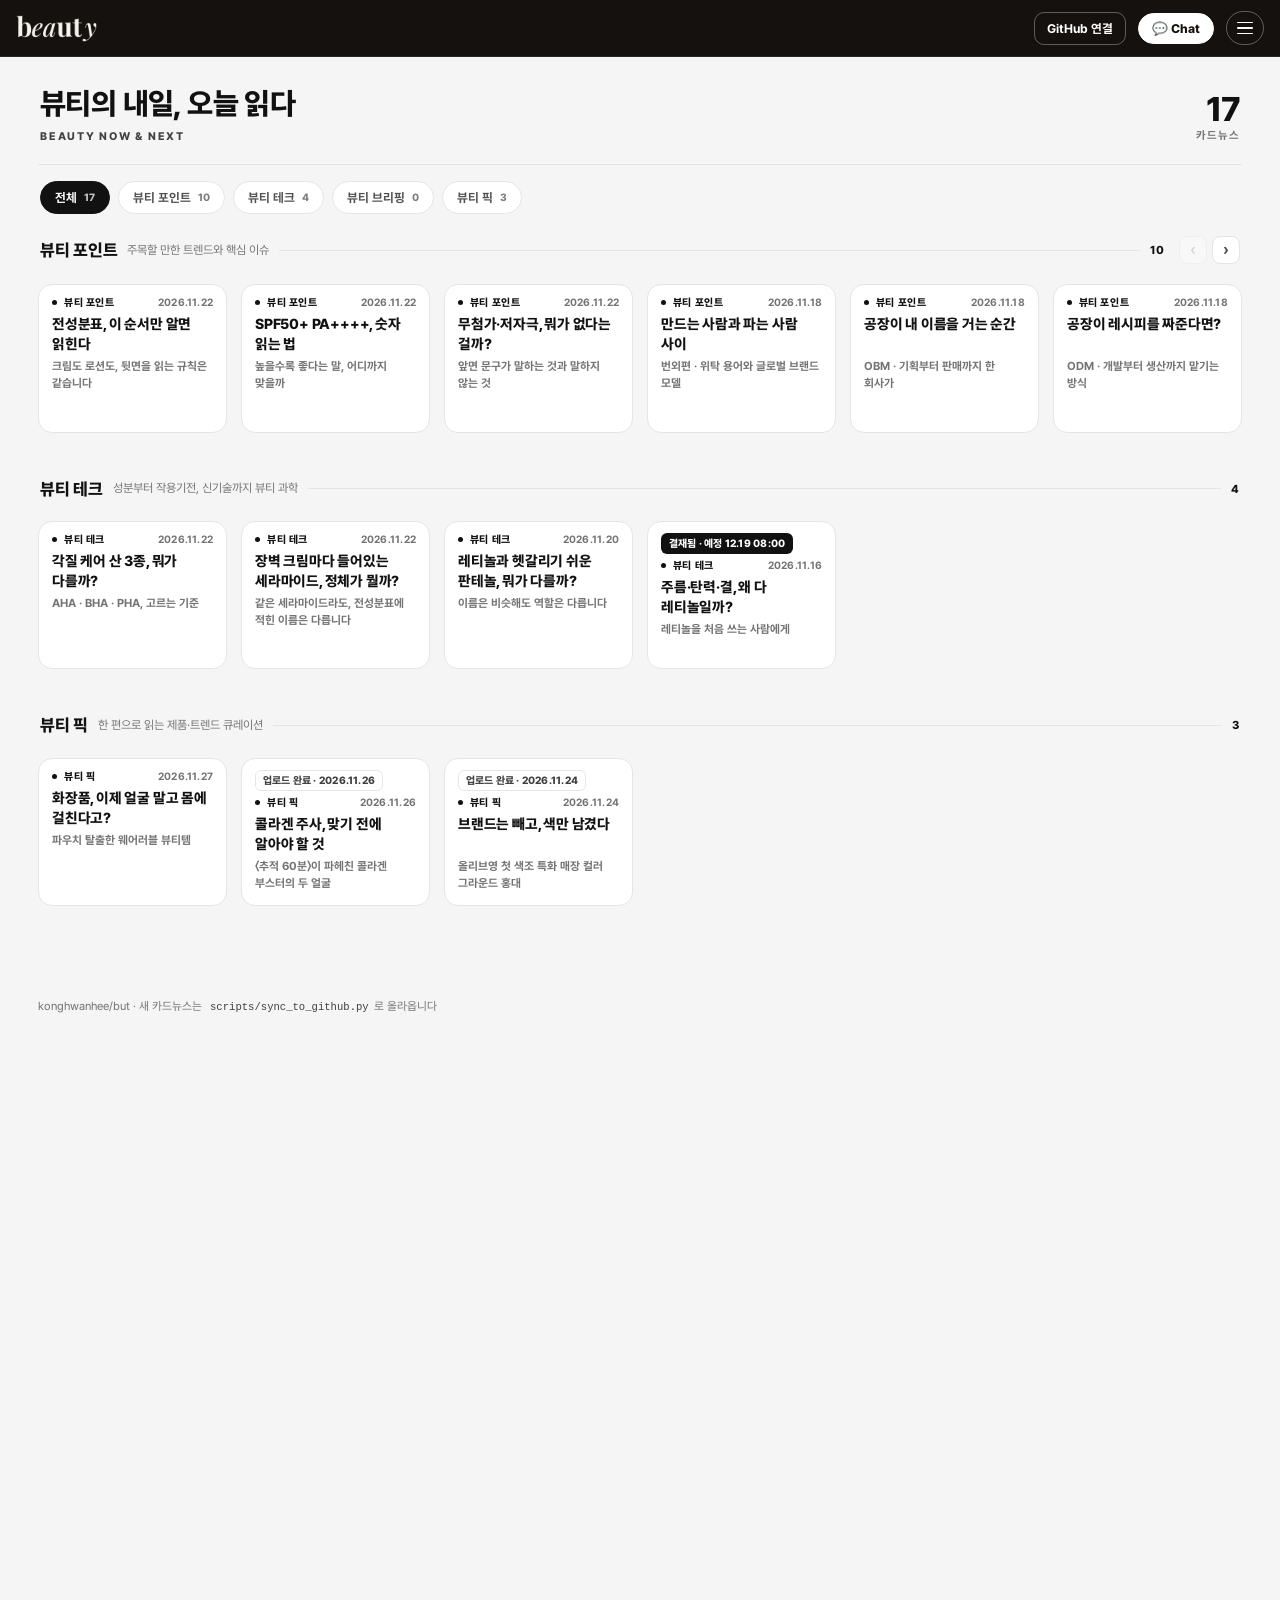
==== index.html @ e486b7df "픽 3호 표지 썸네일을 풀블리드 새 표지로 교체, 캐시 20261127zd" ====
<!DOCTYPE html>
<html lang="ko">
<head>
<meta charset="utf-8">
<title>뷰티 카드뉴스 허브 · but</title>
<meta name="viewport" content="width=device-width, initial-scale=1, viewport-fit=cover">
<meta name="color-scheme" content="light">
<meta name="description" content="뷰티 포인트 · 뷰티 테크 · 뷰티 브리핑 · 뷰티 픽 카드뉴스를 한곳에서 보고, 문구를 고치고, PNG로 내려받고, GitHub에 저장·결재하는 허브.">
<link rel="icon" href="assets/beauty-favicon.png">
<meta name="theme-color" content="#15110E">
<meta http-equiv="Cache-Control" content="no-cache, no-store, must-revalidate">
<meta http-equiv="Pragma" content="no-cache">
<meta http-equiv="Expires" content="0">
<link rel="stylesheet" href="style.css?v=20261127zd">
</head>
<body>

<!-- ============================================================ 홈 · 챕터별 표지 갤러리 -->
<div class="view" id="viewGallery">
  <header class="top">
    <h1 class="srOnly">but 뷰티 카드뉴스 허브</h1>
    <div class="brand">
      <img class="brandLogo" src="assets/beauty-logo-cream.png" alt="beauty" width="81" height="27">
    </div>
    <div class="headRight">
      <span class="ghChip" id="ghChipHome" hidden></span>
      <button class="ghost" id="btnPatHome" type="button">GitHub 연결</button>
      <button class="chatLink" type="button" data-chat-open aria-haspopup="dialog">💬 Chat</button>
      <button class="menuBtn" id="btnMenu" type="button" aria-label="메뉴" aria-haspopup="dialog"
        aria-expanded="false" aria-controls="menuDrawer" title="메뉴">
        <span class="menuIco" aria-hidden="true"><i></i><i></i><i></i></span>
        <span class="menuDot" aria-hidden="true"></span>
      </button>
    </div>
  </header>

  <main class="gallery">
    <section class="hero">
      <div class="heroHead">
        <h2>뷰티의 내일, 오늘 읽다</h2>
        <p class="heroSub"><span class="heroEn">BEAUTY NOW &amp; NEXT</span></p>
      </div>
      <div class="heroStat">
        <strong id="statDecks">–</strong>
        <span>카드뉴스</span>
      </div>
    </section>

    <nav class="chapters" id="chapters" aria-label="챕터 필터"></nav>
    <div class="filterNote" id="filterNote" role="status" hidden></div>

    <div id="sections" class="sections">
      <p class="empty">카드뉴스 목록을 불러오는 중입니다…</p>
    </div>
  </main>

  <footer class="foot">
    <span>konghwanhee/but · 새 카드뉴스는 <code>scripts/sync_to_github.py</code>로 올라옵니다</span>
    <button class="link patFoot" id="btnPatFoot" type="button" hidden>GitHub 연결 설정</button>
  </footer>
</div>

<!-- ============================================================ 상세 · 텍스트 수정 -->
<div class="view" id="viewEditor" hidden>
  <header class="top editor">
    <div class="edTop">
      <button class="ghost back" id="btnBack" type="button">← 갤러리</button>
      <div class="deckMeta">
        <strong id="deckTitle">카드뉴스</strong>
        <span id="deckSub"></span>
      </div>
      <span class="apStatus" id="deckStatus" hidden></span>
    </div>
    <div class="tools">
      <button class="ghost" id="btnPat" type="button">GitHub 연결</button>
      <button class="ghost" id="btnGhSave" type="button">GitHub에 저장</button>
      <button class="ghost approve" id="btnApprove" type="button" aria-pressed="false">결재</button>
      <button class="ghost" id="btnPngAll" type="button">전체 장표 PNG</button>
      <button class="solid" id="btnPng" type="button">현재 장표 PNG</button>
      <button class="ghost" id="btnJson" type="button">JSON 내보내기</button>
      <button class="ghost chatLinkGhost" type="button" data-chat-open aria-haspopup="dialog">💬 Chat</button>
    </div>
  </header>

  <main class="wrap">
    <nav class="tabs" id="tabs" aria-label="장표 선택"></nav>

    <section class="stage" id="stage">
      <div class="stageHead">
        <span id="stageTitle">표지</span>
        <span class="hint" id="stageHint">Enter로 직접 줄바꿈 · 자동 줄바꿈은 마침표·쉼표 기준</span>
        <button id="btnZoom" class="mini zoomBtn" type="button">크게 보기</button>
      </div>
      <div class="canvasBox" id="canvasBox">
        <canvas id="cv" width="1080" height="1350"></canvas>
      </div>
      <div class="stageFoot">
        <button id="btnPrev" class="ghost small" type="button">← 이전</button>
        <span id="pageInfo">1 / 1</span>
        <button id="btnNext" class="ghost small" type="button">다음 →</button>
      </div>
      <div class="zipRow">
        <button id="btnPatLink" class="link" type="button" hidden>GitHub 연결 설정</button>
        <button id="btnZip" class="link" type="button">전체를 ZIP 한 파일로 받기</button>
      </div>
    </section>

    <section class="panel" id="panel">
      <div class="panelHead">
        <span>고칠 곳</span>
        <button id="btnReset" class="link" type="button">원본으로 되돌리기</button>
      </div>
      <div class="panelBody" id="panelBody"></div>
    </section>
  </main>
</div>

<div class="toast" id="toast"></div>

<!-- ============================================================ 결재 2차 확인 -->
<div class="modal" id="cfmModal" hidden>
  <div class="modalCard cfm" role="dialog" aria-modal="true" aria-labelledby="cfmTitle">
    <h2 id="cfmTitle">결재</h2>
    <p id="cfmBody"></p>
    <div class="modalFoot">
      <span class="spacer"></span>
      <button id="cfmCancel" class="ghost" type="button">취소</button>
      <button id="cfmOk" class="solid" type="button">결재 확정</button>
    </div>
  </div>
</div>

<!-- ============================================================ GitHub 토큰 모달 -->
<div class="modal" id="patModal" hidden>
  <div class="modalCard">
    <h2>GitHub 연결 <span class="tag">저장용</span></h2>
    <p>이 저장소(<code>konghwanhee/but</code>)의 <b>Contents: Read and write</b> 권한만 가진 Fine-grained token을 넣으면, <b>GitHub에 저장</b> 버튼 한 번으로 <code>data/{id}.json</code>이 바로 커밋됩니다.</p>
    <p class="fine">토큰은 이 브라우저(localStorage)에만 저장되고 다른 곳으로 보내지 않습니다. 넣지 않아도 편집·PNG 저장·JSON 내보내기는 모두 동작합니다.</p>
    <input id="patInput" type="password" spellcheck="false" autocomplete="off" placeholder="github_pat_…">
    <div class="patState" id="patState"></div>
    <div class="modalFoot">
      <button id="btnPatForget" class="link" type="button">토큰 지우기</button>
      <span class="spacer"></span>
      <button id="btnPatCancel" class="ghost" type="button">닫기</button>
      <button id="btnPatSave" class="solid" type="button">연결하기</button>
    </div>
  </div>
</div>

<!-- ============================================================ ☰ 메뉴 드로어 -->
<div class="menuLayer" id="menuLayer" hidden>
  <div class="menuScrim" data-menu-close></div>
  <aside class="menuPanel" id="menuDrawer" role="dialog" aria-modal="true" aria-labelledby="menuTitle">
    <div class="menuHead">
      <h2 id="menuTitle">메뉴</h2>
      <button class="iconClose" id="menuClose" type="button" aria-label="메뉴 닫기" title="닫기 (Esc)">×</button>
    </div>
    <div class="menuBody">
      <!-- 1) 매거진 안내 — 메뉴 최상단 (2026-11-27 두 버튼: 매거진 소개 / 운영 규칙) -->
      <section class="menuSec menuSecLead">
        <h3>매거진 안내</h3>
        <div class="menuLeadBtns">
          <button class="menuItem noMk lead" id="btnIntro" type="button" aria-haspopup="dialog">
            <span class="nm">매거진 소개</span>
            <span class="ext" aria-hidden="true">›</span>
          </button>
          <button class="menuItem noMk lead" id="btnGuide" type="button" aria-haspopup="dialog">
            <span class="nm">운영 규칙</span>
            <span class="ext" aria-hidden="true">›</span>
          </button>
        </div>
      </section>
      <section class="menuSec">
        <h3>결재 · 발행 상태</h3>
        <div class="menuList" id="menuStatus"></div>
      </section>
      <section class="menuSec">
        <h3>챕터</h3>
        <div class="menuList" id="menuChapter"></div>
      </section>
      <section class="menuSec">
        <h3>바로가기</h3>
        <a class="menuItem noMk" href="https://www.instagram.com/butfriends/" target="_blank" rel="noopener">
          <span class="nm">@butfriends</span>
          <span class="ext">인스타그램 ↗</span>
        </a>
      </section>
      <p class="menuNote">표시된 숫자는 지금 선택한 조건에서 보이는 카드뉴스 수입니다. 테스트 항목은 결재·업로드 상태에서 빠집니다.</p>
    </div>
  </aside>
</div>

<!-- ============================================================ 매거진 안내 · 매거진 소개 -->
<div class="modal" id="introModal" hidden>
  <div class="modalCard guide" role="dialog" aria-modal="true" aria-labelledby="introTitle">
    <div class="guideHead">
      <h2 id="introTitle">매거진 안내 · 매거진 소개</h2>
      <button class="iconClose" id="introClose" type="button" aria-label="닫기" title="닫기 (Esc)">×</button>
    </div>
    <div class="guideBody">

      <!-- ── 01 매거진 소개 ─────────────────────────────────── -->
      <section class="gSec">
        <h3 class="gSecT"><span class="gNo">01</span>매거진 소개</h3>

        <div class="gIntro">
          <div class="gIntroTop">
            <span class="gHandle">@butfriends</span>
            <a class="gTag gLink" href="https://www.instagram.com/butfriends/" target="_blank" rel="noopener">바로가기 ↗</a>
          </div>
          <p class="gIntroTx">뷰티·코스메틱·더마·에스테틱 산업의 판도부터 성분·기술 원리, 데일리 산업 속보, 소비자 화제 이슈까지 — <b>4개 챕터</b>로 풀어내는 인사이트 매거진입니다.</p>
          <ul class="gIntroRoles">
            <li><b>BRIEF 브리핑</b><span>날짜별 뷰티 산업 속보를 중요도 순으로</span></li>
            <li><b>POINT 포인트</b><span>유통·제조·자본·글로벌, 산업 구조와 판도</span></li>
            <li><b>TECH 테크</b><span>성분·제형·전달체·기기의 원리와 기전</span></li>
            <li><b>PICK 픽</b><span>소비자 눈높이의 신제품·이슈 체크리스트</span></li>
          </ul>
        </div>
      </section>

      <!-- ── 02 함께 만드는 사람들 ──────────────────────────── -->
      <section class="gSec">
        <h3 class="gSecT"><span class="gNo">02</span>함께 만드는 사람들</h3>

        <div class="gPeople">
          <article class="gPerson">
            <header><span class="gWho">환희</span><span class="gRole">총괄 · 에디터</span></header>
            <p>매거진 방향성과 기획을 선정하고, 모든 카드뉴스의 최종 검수·결재를 맡는 담당자</p>
          </article>
          <article class="gPerson">
            <header><span class="gWho">삐꾸</span><span class="gRole">피클 · 매거진 관리</span></header>
            <p>뉴스·자료 수집과 2차 자체 팩트검증, 카드뉴스 제작·허브 업로드, 결재 즉시 <b>@butfriends</b> 단독 업로드를 담당</p>
          </article>
          <article class="gPerson">
            <header><span class="gWho">끼릿</span><span class="gRole">키링 · 검수 담당</span></header>
            <p>카드뉴스 내용·레이아웃 검수와 수정 요청, 브리핑 2차 검수를 담당</p>
          </article>
          <article class="gPerson">
            <header><span class="gWho">쁘이</span><span class="gRole">부이 · 허브 관리</span><span class="gRole">매거진 대행</span></header>
            <p>허브 총괄(15분 간격 점검), 채팅 요약·반영, 게시 후 검수, 포인트·테크·픽 주제 제안을 담당하고, 삐꾸·끼릿이 멈추면 모든 역할을 대행</p>
          </article>
        </div>
      </section>
    </div>
  </div>
</div>

<!-- ============================================================ 매거진 안내 · 운영 규칙 -->
<div class="modal" id="guideModal" hidden>
  <div class="modalCard guide" role="dialog" aria-modal="true" aria-labelledby="guideTitle">
    <div class="guideHead">
      <h2 id="guideTitle">매거진 안내 · 운영 규칙</h2>
      <button class="iconClose" id="guideClose" type="button" aria-label="닫기" title="닫기 (Esc)">×</button>
    </div>
    <div class="guideBody">

      <!-- ── 01 챕터별 상세 운영 규칙 ──────────────────────── -->
      <section class="gSec">
        <h3 class="gSecT"><span class="gNo">01</span>챕터별 상세 운영 규칙</h3>

        <!-- BRIEF -->
        <article class="gCh">
          <header class="gChHead">
            <span class="gBadge">BRIEF</span>
            <h4>날짜별 뷰티·에스테틱 산업 속보</h4>
          </header>
          <dl class="gKv">
            <div class="gRow"><dt>발행 일정</dt><dd>이번 주 휴재 후 <b>11/30(월) 10:00</b> 재개, 이후 평일 매일. 17:00 제작 → 17:30 전달 → 결재 즉시 5분 업로드</dd></div>
            <div class="gRow"><dt>제작 흐름</dt><dd>보도자료·기사 수집 → 3개 이상 매체 교차 검증 → 표지·목차·본문 제작 → <b>끼릿 교차 검수</b> → 삐꾸 재교차검증 보완 → 환희 결재 → 자동 업로드</dd></div>
            <div class="gRow"><dt>수집 구간</dt><dd>전날 17:00 ~ 당일 17:00<br>월요일은 금 17:00 ~ 월 17:00(주말분 포함)</dd></div>
            <div class="gRow"><dt>주제 바운더리</dt><dd class="gChips"><span>마운자로·GLP-1</span><span>코스메틱</span><span>EBD·에스테틱</span><span>피부과 이슈</span><span>올리브영·유통</span><span>더마 코스메틱</span><span>국내 뷰티 이슈</span><span>해외 트렌드</span></dd></div>
            <div class="gRow"><dt>건수·장수</dt><dd>10건 위아래로 유연 편성(6~18건). 인스타 최대 20장 한도 안에서 표지·목차 제외 <b>본문 최대 18건</b></dd></div>
            <div class="gRow"><dt>장수·규격</dt><dd>1080×1350(4:5) · 1p 표지 → C3 인덱스 목차(<code>DAILY BRIEFING</code>) → B3 본문</dd></div>
            <div class="gRow"><dt>디자인·문체</dt><dd>날짜로만 <code>YYYY-MM-DD</code>, 호수 없음. 표지는 공식 보도사진 풀블리드 흑백에 진행 바·점 없음 / 본문은 가로 진행 바 + 실선 선형 그래프. 본문 3~4줄·줄당 약 40자·29px 통일, 반론·후속은 <b>덧붙이는 말 · {반론/후속/보완/유의/용어}</b></dd></div>
            <div class="gRow"><dt>금지·유의</dt><dd>가격·할인율 표기 금지, 같은 뉴스는 새 사실·반론이 있을 때만 재수록, 지난 호 사진 재사용 금지</dd></div>
          </dl>
        </article>

        <!-- POINT -->
        <article class="gCh">
          <header class="gChHead">
            <span class="gBadge">POINT</span>
            <h4>유통·제조·자본·글로벌 산업 구조 해설</h4>
          </header>
          <dl class="gKv">
            <div class="gRow"><dt>발행 일정</dt><dd>월·수·금 <b>08:00</b>. 4부작 주에는 토 08:00 발행분 포함, 그 주 테크는 휴재</dd></div>
            <div class="gRow"><dt>제작 흐름</dt><dd>토 10:00 쁘이가 다다음 주 발행분 <b>3~4편</b> 제안 → 환희 선정 → 토·일 일괄 제작·2차 검증 → 끼릿 검수·보완 → 결재 대기</dd></div>
            <div class="gRow"><dt>주제 바운더리</dt><dd class="gChips"><span>유통·제조·법규/라벨</span><span>에스테틱·병의원 비즈니스 판도</span><span>자본·M&amp;A·기업 전략</span><span>글로벌·수출</span><span>메가 트렌드·마케팅 구조</span></dd></div>
            <div class="gRow"><dt>장수·규격</dt><dd>1080×1350(4:5) · 1p 표지 + 2p~ 본문 · 1부작~4부작, 날짜·목차 없음</dd></div>
            <div class="gRow"><dt>디자인·문체</dt><dd>블랙·화이트·키컬러(그레이 금지), 상단 컬러 블록 2분할 표지 + 연출컷 풀블리드. 3~4열 비교표는 여백 28~56px 준수, 제형·성분·작용기전 이미지 생성 가능</dd></div>
            <div class="gRow"><dt>금지·유의</dt><dd>가격·할인율 표기 금지, 특정 브랜드 과도한 부정 반응 금지, 표지 제목은 환희 님이 준 문장 그대로</dd></div>
          </dl>
        </article>

        <!-- TECH -->
        <article class="gCh">
          <header class="gChHead">
            <span class="gBadge">TECH</span>
            <h4>성분·제형·기기 원리 및 기전 심층</h4>
          </header>
          <dl class="gKv">
            <div class="gRow"><dt>발행 일정</dt><dd>토 <b>08:00</b> — 포인트 4부작 주는 휴재</dd></div>
            <div class="gRow"><dt>제작 흐름</dt><dd>토 10:00 쁘이 제안 → 환희 선정 → 주말 일괄 제작·2차 검증 → 검수·보완 → 결재 대기</dd></div>
            <div class="gRow"><dt>주제 바운더리</dt><dd>핵심 성분·제형·전달체·EBD 기기·바이오 소재·제약 기반 더마의 <b>원리·기전·물성</b> 심층 해설. 시장·유통 구조를 다루는 포인트와 명확히 구분</dd></div>
            <div class="gRow"><dt>장수·규격</dt><dd>1080×1350(4:5) · 1p 표지 + 2p~ 본문</dd></div>
            <div class="gRow"><dt>디자인·문체</dt><dd>블랙·화이트·키컬러, 솔리드 키컬러 표지 + 네모박스 없는 중앙 비주얼. 본문은 <b>미니멀 2D 도해</b>와 공식 누끼컷</dd></div>
            <div class="gRow"><dt>금지·유의</dt><dd>AI 티 나는 복잡한 렌더 금지, 제형·점성 이미지는 식약처 성상·공식 설명으로 먼저 검증 후 사용</dd></div>
          </dl>
        </article>

        <!-- PICK -->
        <article class="gCh">
          <header class="gChHead">
            <span class="gBadge">PICK</span>
            <h4>소비자 눈높이 신제품·이슈 체크리스트</h4>
          </header>
          <dl class="gKv">
            <div class="gRow"><dt>발행 일정</dt><dd>수시(비정기) — 결재 즉시 5분 업로드</dd></div>
            <div class="gRow"><dt>제작 흐름</dt><dd>쁘이 수시 모니터링 제안 → 환희 선정 → 제작·2차 검증 → 검수 → 결재 → 자동 업로드</dd></div>
            <div class="gRow"><dt>주제 바운더리</dt><dd>B2C 신제품·팝업·소비자 안전·협찬/광고. <b>브리핑에서 다뤘지만 포인트로 풀기엔 가볍고 넘기기 아쉬운 이슈</b>를 소비자 눈높이·체크리스트로 전환</dd></div>
            <div class="gRow"><dt>장수·규격</dt><dd>1080×1350(4:5) · 표지 + 본문 6~8장</dd></div>
            <div class="gRow"><dt>디자인·문체</dt><dd>영한 네모 스티커·체크카드 톤. 출처는 수치·표·공식 사진 장표에만 짧게, 마지막 장은 <b>진행 바 없이</b> <code>SOURCES</code></dd></div>
            <div class="gRow"><dt>금지·유의</dt><dd>저장·댓글 유도 CTA 금지, 가격·할인율 금지, 부정적으로 언급된 브랜드는 해시태그·노출 최소화</dd></div>
          </dl>
        </article>
      </section>

      <!-- ── 02 공통 검증 · 캡션 · 자동 업로드 규칙 ────────── -->
      <section class="gSec">
        <h3 class="gSecT"><span class="gNo">02</span>공통 검증 · 캡션 · 자동 업로드 규칙</h3>

        <ul class="gRules">
          <li>
            <span class="gRuleT">2차 자체 팩트검증</span>
            <p>3개 이상 매체 · 공식 자료 · 식약처/DART 공시를 교차 확인합니다. 가격·미확인 수치·과장 표현은 싣지 않고, 모호하거나 근거가 엇갈리는 자료는 <b>완료 후 보고</b>에 함께 알립니다.</p>
          </li>
          <li>
            <span class="gRuleT">금지 사항</span>
            <p>가격·할인율·의료기관 가격 광고 금지, 저장/댓글 질문 유도 CTA 금지, AI 보고체(<code>확인되지 않습니다</code> 등) 배제.</p>
          </li>
          <li>
            <span class="gRuleT">캡션 규격</span>
            <p>친근한 혼용체로 <b>제목 1줄 + 빈 줄 + 요약 2~3줄 + 빈 줄 + 구체적 해시태그 2~3개</b>. 일반어 해시태그는 빼고 브랜드·성분·고유 주제만 씁니다.</p>
          </li>
          <li>
            <span class="gRuleT">자동 감지 · 업로드</span>
            <p>결재(<code>approved: true</code>) 후 <b>삐꾸 단독 5분 자동 감지</b>로 @butfriends에 올립니다. 당일 08:00 이후 결재하면 즉시 업로드합니다. 삐꾸가 멈추면 쁘이가 대행합니다.</p>
          </li>
        </ul>
      </section>
    </div>
  </div>
</div>

<script src="app.js?v=20261127zd"></script>

<!-- ============================================================ 공용 채팅 팝업 (페이지 안에서 열림) -->
<div class="chatModal" id="chatModal" hidden>
  <div class="chatBackdrop" data-chat-close></div>
  <section class="chatPanel" role="dialog" aria-modal="true" aria-label="공용 채팅">
    <div class="chatBar">
      <h2><img class="chatBarLogo" src="assets/beauty-logo-cream.png" alt="beauty" width="54" height="18"><span>공용 채팅</span></h2>
      <span class="chatHint"><img src="chat/assets/kkirit-avatar.png" alt=""><img src="chat/assets/ppikku-avatar.png" alt="">끼릿 · 삐꾸 · 환희</span>
      <button class="chatClose" id="chatClose" type="button" aria-label="채팅 닫기" title="닫기 (Esc)">×</button>
    </div>
    <iframe class="chatFrame" id="chatFrame" title="공용 채팅" referrerpolicy="same-origin"></iframe>
  </section>
</div>

<script>
/* 채팅 팝업: 버튼을 누르면 페이지를 떠나지 않고 이 창 안에서 연다. */
(function () {
  var modal = document.getElementById('chatModal');
  var frame = document.getElementById('chatFrame');
  var closeBtn = document.getElementById('chatClose');
  var BUILD = '20261127zd';
  var SRC = './chat/?embed=1&v=' + BUILD;
  if (!modal || !frame) return;

  function post(msg) {
    try { if (frame.contentWindow) frame.contentWindow.postMessage(msg, location.origin); } catch (err) { }
  }
  function openChat() {
    if (!frame.getAttribute('src')) frame.setAttribute('src', SRC);
    modal.hidden = false;
    document.body.classList.add('chatOpen');
    post('agentchat:resume');
    try { closeBtn.focus({ preventScroll: true }); } catch (e) { closeBtn.focus(); }
  }
  function closeChat() {
    post('agentchat:pause');
    modal.hidden = true;
    document.body.classList.remove('chatOpen');
    var last = document.querySelector('[data-chat-open]');
    if (last) { try { last.focus({ preventScroll: true }); } catch (e) { } }
  }

  Array.prototype.forEach.call(document.querySelectorAll('[data-chat-open]'), function (b) {
    b.addEventListener('click', openChat);
  });
  /* 팝업 안(iframe)에 포커스가 있어도 Esc로 닫힌다 — 같은 출처라 안쪽 문서에 직접 건다. */
  frame.addEventListener('load', function () {
    if (!modal.hidden) post('agentchat:resume');
    try {
      frame.contentDocument.addEventListener('keydown', function (e) {
        if (e.key === 'Escape') closeChat();
      });
    } catch (err) { }
  });
  closeBtn.addEventListener('click', closeChat);
  modal.addEventListener('click', function (e) {
    if (e.target && e.target.hasAttribute && e.target.hasAttribute('data-chat-close')) closeChat();
  });
  document.addEventListener('keydown', function (e) {
    if (e.key === 'Escape' && !modal.hidden) closeChat();
  });

  /* 아이폰에서 키보드가 올라오면 팝업 아랫부분(입력창)이 가려지지 않게 높이를 맞춘다. */
  var vv = window.visualViewport;
  if (vv) {
    var fitKeyboard = function () {
      var panel = modal.querySelector('.chatPanel');
      if (!panel) return;
      var gap = window.innerHeight - vv.height;
      if (!modal.hidden && gap > 120) {
        panel.style.height = Math.max(260, vv.height - 12) + 'px';
        panel.style.marginBottom = gap + 'px';
      } else {
        panel.style.height = '';
        panel.style.marginBottom = '';
      }
    };
    vv.addEventListener('resize', fitKeyboard);
    vv.addEventListener('scroll', fitKeyboard);
  }
})();
</script>
</body>
</html>
---- style.css ----
/* =============================================================================
   뷰티 카드뉴스 허브 · konghwanhee/but
   홈(챕터별 표지 갤러리) + 상세(텍스트 수정 · PNG · GitHub 저장)
   ============================================================================= */
@font-face{font-family:Pretendard;src:url("assets/fonts/Pretendard-Regular.woff2") format("woff2");font-weight:400;font-style:normal;font-display:swap}
@font-face{font-family:Pretendard;src:url("assets/fonts/Pretendard-Medium.woff2") format("woff2");font-weight:500;font-style:normal;font-display:swap}
@font-face{font-family:Pretendard;src:url("assets/fonts/Pretendard-Bold.woff2") format("woff2");font-weight:700;font-style:normal;font-display:swap}
@font-face{font-family:Pretendard;src:url("assets/fonts/Pretendard-ExtraBold.woff2") format("woff2");font-weight:800;font-style:normal;font-display:swap}

:root{
  /* 팔레트: 블랙 · 화이트 · 그레이 (2026-11-27 버건디 제거)
     스와치 — #15110E(상단 검정띠 · beauty 로고 바탕) / #111111 / #404040 / #737373 /
              #E5E5E5 / #F5F5F5 / #FFFFFF, 로고 크림 #F6F3EE */
  --ink:#111111; --muted:#737373; --line:#e5e5e5; --bg:#f5f5f5; --card:#ffffff;
  --accent:#111111; --accent-strong:#000000; --accent-2:#404040;
  --accent-line:#e5e5e5; --tint:#f5f5f5; --soft:#fafafa; --radius:14px;
  --bar:#15110E; --bar-ink:#ffffff; --bar-muted:#b8b4ae; --cream:#f6f3ee;
  --font:Pretendard,"Apple SD Gothic Neo","Noto Sans KR","Malgun Gothic",system-ui,-apple-system,sans-serif;
}
*{box-sizing:border-box}
[hidden]{display:none!important}
html,body{margin:0;padding:0}
body{
  font-family:var(--font); color:var(--ink); background:var(--bg);
  -webkit-font-smoothing:antialiased; font-size:14px; line-height:1.45;
  padding-bottom:env(safe-area-inset-bottom);
}
::selection{background:rgba(17,17,17,.16)}
button,select,textarea,input{font-family:inherit;font-size:inherit;color:inherit}
code{font-family:ui-monospace,SFMono-Regular,Menlo,monospace;font-size:.92em;background:var(--tint);color:#404040;padding:1px 5px;border-radius:5px}
img{max-width:100%}
.view[hidden]{display:none}
.srOnly{position:absolute;width:1px;height:1px;margin:-1px;padding:0;overflow:hidden;
  clip:rect(0 0 0 0);clip-path:inset(50%);white-space:nowrap;border:0}

/* ---------- top bar: 검정띠 (2026-11-27) ---------- */
.top{
  position:sticky; top:0; z-index:30; display:flex; flex-wrap:wrap; gap:12px;
  align-items:center; justify-content:space-between;
  padding:11px 16px; background:var(--bar); color:var(--bar-ink);
  border-bottom:1px solid rgba(255,255,255,.09);
}
.brand{display:flex; align-items:center; gap:10px; min-width:0}
.brandLogo{height:27px;width:auto;display:block;flex:0 0 auto}
.headRight{display:flex;align-items:center;gap:12px;margin-left:auto;min-width:0;flex-wrap:wrap;justify-content:flex-end}
.tools{display:flex;gap:6px;align-items:center;flex-wrap:wrap}
button{border-radius:10px; border:1px solid transparent; padding:8px 12px; font-size:12.5px;
  font-weight:700; cursor:pointer; transition:background .15s, border-color .15s, transform .05s; white-space:nowrap}
button:active{transform:translateY(1px)}
button.solid{background:var(--accent);border-color:var(--accent);color:#fff}
button.solid:hover{background:var(--accent-strong);border-color:var(--accent-strong)}
button.solid.danger{background:#111111;border-color:#111111}
button.solid.danger:hover{background:#000000;border-color:#000000}
button.ghost{background:var(--card);border-color:var(--line);color:var(--ink)}
button.ghost:hover{border-color:#d4d4d4}
button:focus-visible,select:focus-visible{outline:2px solid var(--accent);outline-offset:2px}
/* 검정띠 안의 버튼 — 화이트 테두리 / 화이트 글자, 눌린 상태는 화이트 반전 */
.top button.ghost{background:transparent;border-color:rgba(255,255,255,.32);color:#fff}
.top button.ghost:hover{background:rgba(255,255,255,.12);border-color:rgba(255,255,255,.55)}
.top button.ghost:focus-visible{outline-color:#fff}
.top button.solid{background:#fff;border-color:#fff;color:var(--bar)}
.top button.solid:hover{background:var(--cream);border-color:var(--cream);color:#000}
.top button.solid.danger{background:#fff;border-color:#fff;color:var(--bar)}
.top button.solid.danger:hover{background:var(--cream);border-color:var(--cream)}
/* GitHub에 저장 · 저장 안 된 변경이 있을 때만 화이트로 켜진다 */
#btnGhSave{color:#fff;border-color:rgba(255,255,255,.32);background:transparent}
#btnGhSave:hover{background:rgba(255,255,255,.12);border-color:rgba(255,255,255,.55)}
#btnGhSave.dirty{background:#fff;border-color:#fff;color:var(--bar)}
#btnGhSave.dirty:hover{background:var(--cream);border-color:var(--cream)}
/* 결재 · 결재 전에는 외곽선, 결재 뒤에는 화이트 반전 */
#btnApprove{color:#fff;border-color:rgba(255,255,255,.32);background:transparent}
#btnApprove:hover{background:rgba(255,255,255,.12);border-color:rgba(255,255,255,.55)}
#btnApprove.approved{background:#fff;border-color:#fff;color:var(--bar)}
#btnApprove.approved:hover{background:var(--cream);border-color:var(--cream)}
button.small{padding:6px 10px;font-size:12px}
button.link{background:none;border:none;color:var(--muted);text-decoration:underline;text-underline-offset:2px;padding:2px 0;font-weight:600}
button[disabled]{opacity:.5;cursor:default}
.ghChip{
  display:inline-flex; align-items:center; gap:6px; font-size:11.5px; font-weight:700; color:#fff;
  background:rgba(255,255,255,.10); border:1px solid rgba(255,255,255,.24); border-radius:999px; padding:5px 10px;
}
.ghChip.off{color:var(--bar-muted);background:rgba(255,255,255,.05);border-color:rgba(255,255,255,.16)}

/* ---------- 홈 : 히어로 ---------- */
.gallery{max-width:1240px;margin:0 auto;padding:22px 18px 40px}
.hero{
  display:flex; align-items:flex-end; justify-content:space-between; gap:20px;
  padding:6px 2px 20px; border-bottom:1px solid var(--line);
}
.eyebrow{margin:0 0 6px;font-size:11px;font-weight:800;letter-spacing:.14em;color:var(--accent);text-transform:none}
.eyebrow .mark{letter-spacing:.02em}
.heroHead h2{margin:0;font-size:30px;line-height:1.2;font-weight:800;letter-spacing:-.6px}
.heroSub{margin:8px 0 0;max-width:56ch;color:#525252;font-size:13px;line-height:1.6}
.heroSub .heroEn{display:block;margin:0;font-size:11px;font-weight:800;letter-spacing:.16em;line-height:1.4;color:var(--accent-2)}
.heroStat{display:flex;flex-direction:column;align-items:flex-end;gap:2px;flex:0 0 auto}
.heroStat strong{font-size:34px;font-weight:800;letter-spacing:-1px;line-height:1}
.heroStat span{font-size:11px;font-weight:700;color:var(--muted);letter-spacing:.08em}

/* ---------- 홈 : 챕터 필터 ---------- */
.chapters{display:flex;gap:8px;overflow-x:auto;padding:16px 2px 4px;scrollbar-width:thin}
.chip{
  flex:0 0 auto; display:inline-flex; align-items:center; gap:7px;
  background:var(--card); border:1px solid var(--line); border-radius:999px;
  padding:8px 14px; font-size:12.5px; font-weight:700; color:#525252;
}
.chip:hover{border-color:#d4d4d4}
.chip.on{background:var(--accent);border-color:var(--accent);color:#fff}
.chip .cnt{font-size:10.5px;font-weight:800;opacity:.75}

/* ---------- 홈 : 챕터 섹션 + 카드 갤러리 ----------
   데스크톱(≥721px) 6열 가로스크롤 · 모바일(≤720px) 2열 × 2행 + 페이지네이션 */
.sections{padding-top:18px}
.chapter{margin:0 0 34px}
.chapterHead{display:flex;align-items:center;gap:10px;margin:0 2px 12px;flex-wrap:wrap}
.chapterHead h3{margin:0;font-size:17px;font-weight:800;letter-spacing:-.3px}
.chapterHead .desc{font-size:12px;color:var(--muted);min-width:0;overflow:hidden;text-overflow:ellipsis;white-space:nowrap}
.chapterHead .rule{flex:1 1 40px;height:1px;background:var(--line);min-width:20px}
.chapterHead .n{font-size:11.5px;font-weight:800;color:var(--accent);letter-spacing:.06em}
.grid{display:grid;gap:14px;grid-template-columns:repeat(auto-fill,minmax(210px,1fr))}

/* 가로스크롤 화살표 (챕터 헤더 우측) */
.railNav{display:flex;gap:5px;margin-left:4px;flex:0 0 auto;align-items:center}
.railBtn{
  width:28px;height:28px;padding:0;display:inline-flex;align-items:center;justify-content:center;
  background:var(--card);border:1px solid var(--line);border-radius:8px;
  color:#525252;font-size:16px;font-weight:700;line-height:1;
}
.railBtn:hover{background:var(--tint);border-color:var(--accent-line);color:var(--accent)}
.railBtn[disabled]{opacity:.34;cursor:default;background:var(--card);border-color:var(--line);color:#a3a3a3}

/* 데스크톱 : 6열 가로스크롤 레일 */
.rail{position:relative;min-width:0}
.railTrack{
  display:grid;grid-auto-flow:column;
  grid-auto-columns:calc((100% - 14px * 5) / 6);
  gap:14px;
  overflow-x:auto;overflow-y:hidden;
  scroll-snap-type:x proximity;
  scroll-behavior:smooth;
  overscroll-behavior-x:contain;
  -webkit-overflow-scrolling:touch;
  scrollbar-width:thin;
  scrollbar-color:var(--accent-line) transparent;
  padding:8px 0 10px;
}
.railTrack>.card{scroll-snap-align:start}
.railTrack:focus-visible{outline:2px solid var(--accent);outline-offset:3px;border-radius:8px}
.railTrack::-webkit-scrollbar{height:6px}
.railTrack::-webkit-scrollbar-thumb{background:var(--accent-line);border-radius:99px}
.railTrack::-webkit-scrollbar-track{background:transparent}

/* 모바일 : 2열 그리드 + 페이지네이션 */
.mGrid{display:grid;grid-template-columns:repeat(2,minmax(0,1fr));gap:10px}
.pager{display:flex;align-items:center;justify-content:center;gap:6px;margin:14px 0 0;flex-wrap:wrap}
.pg{
  min-width:34px;height:34px;padding:0 9px;display:inline-flex;align-items:center;justify-content:center;
  background:var(--card);border:1px solid var(--line);border-radius:9px;
  color:#525252;font-size:12.5px;font-weight:800;letter-spacing:.02em;
}
.pg:hover{background:var(--soft);border-color:var(--accent-line);color:var(--accent)}
.pg.on,.pg.on:hover{background:var(--accent);border-color:var(--accent);color:#fff}
.pg.step,.pg.edge{font-size:14px;font-weight:700;min-width:32px;color:var(--accent);letter-spacing:0}
.pg.step:hover,.pg.edge:hover{background:var(--tint)}

@media (min-width:721px){
  .mGrid,.pager{display:none}
}
@media (max-width:720px){
  .rail{display:none}
  .railNav{display:none}
}
/* 6열이 좁아지는 태블릿 폭(721~1099px)은 글자를 줄여 비율을 지킨다 */
@media (min-width:721px) and (max-width:1099px){
  .railTrack{grid-auto-columns:calc((100% - 10px * 5) / 6);gap:10px}
  .railTrack .cardBody{padding:9px 10px 11px}
  .railTrack .cardKicker{font-size:9.5px;gap:5px}
  .railTrack .cardKicker .k{display:none}   /* 좁은 6열에서는 날짜만 */
  .railTrack .cardCover .issue{font-size:9px;padding:3px 6px;left:7px;top:7px}
  .railTrack .cardTitle{font-size:12.5px}
  .railTrack .cardSub{display:none}
}
.card{
  display:flex; flex-direction:column; text-align:left; padding:0; overflow:hidden;
  background:var(--card); border:1px solid var(--line); border-radius:var(--radius);
  cursor:pointer; white-space:normal; transition:transform .16s ease, box-shadow .16s ease, border-color .16s ease;
}
.card:hover{transform:translateY(-3px);box-shadow:0 12px 26px rgba(17,17,17,.13);border-color:#d4d4d4}
.card:focus-visible{outline:2px solid var(--accent);outline-offset:2px}
.cardCover{position:relative;aspect-ratio:4/5;background:#efefef;overflow:hidden}
.cardCover img{width:100%;height:100%;object-fit:cover;display:block}
.statusTag{
  align-self:flex-start; display:inline-flex; align-items:center; gap:4px;
  background:var(--accent); color:#fff; font-size:10.5px; font-weight:800;
  letter-spacing:.02em; padding:4px 8px; border-radius:6px; max-width:100%;
  overflow:hidden; text-overflow:ellipsis; white-space:nowrap;
}
.statusTag.done{background:#fff;color:#404040;border:1px solid var(--line);padding:3px 7px}
.cardCover .issue{
  position:absolute; left:10px; top:10px; z-index:2;
  background:rgba(17,17,17,.82); color:#fff; font-size:10.5px; font-weight:800;
  letter-spacing:.06em; padding:4px 8px; border-radius:6px; backdrop-filter:blur(4px);
}
/* TEST 항목 — 실제 발행분과 섞이지 않도록 점선 테두리 + 반전 배지 */
.card.isTest{border-style:dashed;border-color:#d4d4d4}
.card.isTest:hover{border-color:var(--accent)}
.cardCover .issue.test{background:rgba(255,255,255,.94);color:#111;border:1px dashed rgba(17,17,17,.55);padding:3px 7px}
.statusTag.test{background:#fff;color:#111;border:1px dashed rgba(17,17,17,.5)}
.apStatus.test{background:rgba(255,255,255,.06);border-style:dashed;border-color:rgba(255,255,255,.5);color:#fff}
.cardBody{padding:11px 13px 14px;display:flex;flex-direction:column;gap:5px;min-width:0}
.cardKicker{display:flex;align-items:center;gap:7px;font-size:10.5px;font-weight:800;letter-spacing:.05em;color:var(--accent);white-space:nowrap;min-width:0}
.cardKicker .k{min-width:0;overflow:hidden;text-overflow:ellipsis;white-space:nowrap}
.cardKicker .dot{width:5px;height:5px;background:var(--accent);border-radius:50%}
.cardKicker .date{margin-left:auto;color:var(--muted);font-weight:700;letter-spacing:.02em}
.cardTitle{
  font-size:14.5px;font-weight:800;line-height:1.34;letter-spacing:-.2px;
  min-height:calc(1.34em * 2);
  word-break:keep-all;overflow-wrap:break-word;
  display:-webkit-box;-webkit-line-clamp:2;-webkit-box-orient:vertical;overflow:hidden;
}
.cardSub{
  font-size:11.5px;color:var(--muted);line-height:1.45;
  min-height:calc(1.45em * 2);
  word-break:keep-all;overflow-wrap:break-word;
  display:-webkit-box;-webkit-line-clamp:2;-webkit-box-orient:vertical;overflow:hidden;
}
.empty{color:var(--muted);font-size:13px;padding:26px 4px}
.foot{max-width:1240px;margin:0 auto;padding:8px 18px 34px;color:var(--muted);font-size:11.5px;
  display:flex;flex-wrap:wrap;align-items:center;gap:6px 14px}
.foot .patFoot{margin-left:auto;font-size:11px;color:var(--muted)}
.foot .patFoot:hover{color:var(--accent)}

/* ---------- 상세 : 레이아웃 ---------- */
.top.editor{gap:10px}
.edTop{display:flex;align-items:center;gap:10px;min-width:0}
button.back{flex:0 0 auto}
.deckMeta{display:flex;flex-direction:column;min-width:0}
.deckMeta strong{font-size:14px;font-weight:800;white-space:nowrap;overflow:hidden;text-overflow:ellipsis;max-width:46ch}
.deckMeta span{font-size:11px;color:var(--bar-muted);white-space:nowrap;overflow:hidden;text-overflow:ellipsis}
.apStatus{
  flex:0 0 auto; display:inline-flex; align-items:center; gap:5px;
  background:rgba(255,255,255,.12); border:1px solid rgba(255,255,255,.26); color:#fff;
  font-size:11px; font-weight:800; letter-spacing:.01em;
  padding:4px 9px; border-radius:999px; white-space:nowrap;
}
.apStatus[hidden]{display:none}
.apStatus.done{background:#fff;border-color:#fff;color:var(--bar)}

.wrap{display:grid; gap:14px; padding:14px; align-items:start;
  grid-template-columns:1fr; max-width:1680px; margin:0 auto}
@media (min-width:1000px){
  .wrap{grid-template-columns:206px minmax(0,1fr) 400px; padding:16px 20px 40px; gap:18px}
}

/* ---------- 탭 ---------- */
.tabs{display:flex; gap:6px; overflow-x:auto; padding-bottom:4px; scrollbar-width:thin}
@media (min-width:1000px){
  .tabs{flex-direction:column; overflow:visible; position:sticky; top:96px; max-height:calc(100vh - 116px); overflow-y:auto}
}
.tab{
  flex:0 0 auto; display:flex; align-items:center; gap:8px; text-align:left;
  background:var(--card); border:1px solid var(--line); border-radius:11px; padding:8px 11px;
  font-weight:600; color:#525252; min-width:0;
}
.tab:hover{border-color:#d4d4d4}
.tab.on{background:var(--accent); border-color:var(--accent); color:#fff}
.tab .num{font-size:10.5px;font-weight:800;letter-spacing:.04em;opacity:.75;flex:0 0 auto}
.tab .nm{font-size:12px;overflow:hidden;text-overflow:ellipsis;white-space:nowrap;max-width:150px}
@media (max-width:999px){ .tab .nm{max-width:120px} }

/* ---------- 캔버스 ---------- */
.stage{background:var(--card);border:1px solid var(--line);border-radius:var(--radius);
  padding:12px; position:sticky; top:70px; z-index:10}
@media (min-width:1000px){ .stage{position:sticky; top:96px} }
.stageHead{display:flex;justify-content:space-between;gap:10px;align-items:baseline;margin:0 2px 8px}
.stageHead .hint{margin-left:auto}
.zoomBtn{flex:0 0 auto; padding:4px 8px; font-size:11px}
.stage.big{position:fixed; inset:0; z-index:70; border:none; border-radius:0; background:#111;
  display:flex; flex-direction:column; justify-content:center; padding:10px 10px 14px; overflow:auto}
.stage.big .stageHead{color:#fff}
.stage.big .stageHead span{color:#fff}
.stage.big .canvasBox{background:#111; padding:0}
.stage.big #cv{width:min(100%, calc(92vh * 0.8)); box-shadow:0 10px 40px rgba(0,0,0,.5)}
.stage.big .stageFoot{color:#ddd}
.stage.big .stageFoot #pageInfo{color:#bbb}
.stage.big .stageFoot .ghost{background:#222;border-color:#333;color:#eee}
#stageTitle{font-weight:800;font-size:13px}
.hint{font-size:11px;color:var(--muted);text-align:right}
.canvasBox{background:#f0f0f0;border-radius:10px;display:flex;align-items:center;justify-content:center;
  padding:10px; min-height:0}
#cv{display:block; width:min(100%, calc(min(74vh, 860px) * 0.8)); height:auto;
  aspect-ratio:4/5; background:#fff; box-shadow:0 6px 26px rgba(0,0,0,.12); border-radius:3px}
.stageFoot{display:flex;align-items:center;justify-content:space-between;margin-top:9px}
.zipRow{display:flex;justify-content:flex-end;align-items:center;gap:14px;margin-top:2px}
.zipRow .link{font-size:11px}
#pageInfo{font-size:11.5px;color:var(--muted);font-weight:700;letter-spacing:.03em}

/* ---------- 필드 패널 ---------- */
.panel{background:var(--card);border:1px solid var(--line);border-radius:var(--radius);overflow:hidden}
.panelHead{display:flex;justify-content:space-between;align-items:center;gap:8px;
  padding:11px 14px;border-bottom:1px solid var(--line);background:var(--soft);position:sticky;top:0;z-index:2}
.panelHead span{font-weight:800;font-size:13px}
.panelBody{padding:6px 14px 22px;max-height:none}
@media (min-width:1000px){ .panelBody{max-height:calc(100vh - 150px); overflow-y:auto} }

details.grp{border-bottom:1px solid var(--line)}
details.grp:last-child{border-bottom:none}
details.grp>summary{
  list-style:none; cursor:pointer; padding:11px 0 9px; font-weight:800; font-size:12.5px;
  display:flex; align-items:center; gap:6px; color:#171717;
}
details.grp>summary::-webkit-details-marker{display:none}
details.grp>summary::before{content:"+"; display:inline-block; width:13px; color:var(--muted); font-weight:700}
details.grp[open]>summary::before{content:"–"}
details.grp>summary .cnt{font-weight:600;color:var(--muted);font-size:11px;margin-left:auto}

.fld{margin:0 0 11px}
.fld>label{display:block;font-size:11px;font-weight:700;color:var(--muted);margin-bottom:4px;
  letter-spacing:.02em; display:flex; justify-content:space-between; gap:6px}
.fld>label .n{color:#a3a3a3;font-weight:600}
textarea,input[type=text]{
  width:100%; border:1px solid var(--line); border-radius:9px; background:#fff;
  padding:8px 10px; font-size:13px; line-height:1.5; resize:none; overflow:hidden;
  transition:border-color .15s, box-shadow .15s; min-height:36px;
}
textarea:focus,input[type=text]:focus{outline:none;border-color:#111111;box-shadow:0 0 0 3px rgba(17,17,17,.12)}
textarea.tall{min-height:64px}
textarea.mid{min-height:48px}

.hlRow{display:flex; gap:6px; align-items:flex-start; margin-bottom:6px}
.hlRow textarea{flex:1 1 auto}
.hlRow select{
  appearance:none; border:1px solid var(--line); border-radius:8px; padding:8px 6px; font-size:11.5px;
  font-weight:700; background:#fff; flex:0 0 74px; color:#525252
}
.mini{background:#fff;border:1px solid var(--line);border-radius:8px;padding:6px 9px;font-size:11.5px;font-weight:700;color:#525252}
.mini:hover{border-color:#d4d4d4;color:var(--accent)}
.rowBtns{display:flex;gap:6px;margin-top:2px}
.rowBtns .mini{flex:1}

.item{border:1px solid var(--line); border-radius:11px; padding:9px 10px 3px; margin:0 0 9px; background:var(--soft)}
.item>h4{margin:0 0 7px; font-size:11.5px; font-weight:800; color:#171717; display:flex; gap:6px; align-items:baseline}
.item>h4 .k{font-size:10px;font-weight:800;color:var(--accent);letter-spacing:.05em}

/* ---------- 인스타 캡션 (뷰티 브리핑 = 페이지별 캡션) ---------- */
.capHead{display:flex;align-items:flex-start;justify-content:space-between;gap:7px;
  font-size:11px;font-weight:700;color:var(--muted);margin-bottom:4px;letter-spacing:.02em}
.capHead .capName{flex:1 1 auto;min-width:0;word-break:keep-all;line-height:1.35;cursor:pointer}
.capHead .capName.ro{cursor:default}
.capHead .n{flex:0 0 auto;color:#a3a3a3;font-weight:600}
.capHead .n.over{color:#111111;font-weight:800;text-decoration:underline;text-decoration-thickness:1px;text-underline-offset:2px}
.capTools{display:flex;align-items:center;gap:6px;flex:0 0 auto}
.capCopy{padding:3px 10px;font-size:11px;border-radius:7px;min-width:78px;text-align:center}
.capCopy.copied,.capItemHead .mini.copied{background:var(--accent);border-color:var(--accent);color:#fff}
.capSharedText{max-height:none;border:1px solid var(--line);border-radius:9px;background:#fff;padding:7px 9px;margin-top:2px}
.capHint{font-size:10.5px;color:var(--muted);margin:-2px 0 6px;line-height:1.5;word-break:keep-all}
textarea.capArea{max-height:340px;overflow:auto;white-space:pre-wrap;font-size:12.5px;line-height:1.55}
.capRow{display:flex;gap:6px;flex-wrap:wrap;margin:6px 0 2px}
.capRow .mini{flex:0 0 auto}
.capList{display:flex;flex-direction:column;gap:8px;margin:2px 0 6px}
.capItem{border:1px solid var(--line);border-radius:10px;background:var(--soft);padding:7px 9px}
.capItemHead{display:flex;align-items:center;gap:7px;flex-wrap:wrap}
.capJump{background:none;border:none;padding:0;font-size:11.5px;font-weight:800;color:var(--accent);
  text-decoration:underline;text-underline-offset:2px;white-space:nowrap}
.capJump:hover{color:var(--accent-strong)}
.capItemSub{font-size:10.5px;color:var(--muted);min-width:0;flex:1 1 70px;
  overflow:hidden;text-overflow:ellipsis;white-space:nowrap}
.capItemLen{font-size:10.5px;font-weight:700;color:var(--muted);flex:0 0 auto}
.capItemHead .mini{flex:0 0 auto;padding:3px 8px;font-size:10.5px;min-width:64px;text-align:center}
.capItemText{margin:5px 0 0;padding:0;font:inherit;font-size:11px;line-height:1.5;color:#525252;
  white-space:pre-wrap;word-break:keep-all;max-height:104px;overflow:auto}
.subnote{font-size:10.5px;color:var(--muted);margin:-4px 0 8px}

.tblWrap{overflow-x:auto; -webkit-overflow-scrolling:touch; border:1px solid var(--line); border-radius:10px; margin:0 0 10px; background:#fff}
table.grid{border-collapse:collapse; width:100%; min-width:280px}
table.grid td{padding:0; border-bottom:1px solid #e8e8e8; border-right:1px solid #e8e8e8; vertical-align:middle; min-width:146px}
table.grid td:last-child{border-right:none}
table.grid tr:last-child td{border-bottom:none}
table.grid input,table.grid textarea{border:none!important;border-radius:0!important;box-shadow:none!important;padding:6px 7px!important;resize:none;overflow:hidden;font:inherit;width:100%;box-sizing:border-box;background:transparent;color:inherit;line-height:1.35;
  font-size:12px;background:transparent;min-width:140px;width:100%}
table.grid input:focus,table.grid textarea:focus{background:#f5f5f5}
table.grid th{font-size:10px;font-weight:700;color:#737373;text-align:left;padding:5px 7px;background:var(--soft);
  border-bottom:1px solid var(--line); border-right:1px solid #e8e8e8; white-space:nowrap}
table.grid tr.headRow input,table.grid tr.headRow textarea{font-weight:700;background:#fafafa}

/* ---------- 토스트 · 모달 ---------- */
.toast{position:fixed; left:50%; bottom:26px; transform:translate(-50%,14px); background:#111; color:#fff;
  padding:9px 15px; border-radius:99px; font-size:12.5px; font-weight:700; opacity:0; pointer-events:none;
  transition:opacity .22s, transform .22s; z-index:90; max-width:86vw; text-align:center; white-space:pre-line}
.toast.on{opacity:1; transform:translate(-50%,0)}
.modal{position:fixed; inset:0; background:rgba(17,17,17,.42); display:flex; align-items:center; justify-content:center;
  padding:18px; z-index:80}
.modal[hidden]{display:none}
.modalCard{background:#fff; border-radius:16px; padding:18px; width:min(560px,100%); max-height:86vh; display:flex; flex-direction:column}
.modalCard h2{margin:0 0 6px; font-size:16px; display:flex; align-items:center; gap:8px}
.modalCard h2 .tag{font-size:10px;font-weight:800;color:var(--accent);background:var(--tint);border:1px solid var(--accent-line);border-radius:6px;padding:3px 7px;letter-spacing:.04em}
.modalCard p{margin:0 0 9px; color:#525252; font-size:12px; line-height:1.6}
.modalCard p.fine{color:var(--muted);font-size:11.5px}
.modalCard.cfm{width:min(380px,100%);gap:2px}
.modalCard.cfm h2{font-size:16px;letter-spacing:-.2px}
.modalCard.cfm p{margin:2px 0 14px;font-size:12.5px;line-height:1.65;color:#404040;white-space:pre-line}
.modalCard.cfm .modalFoot{display:flex;align-items:center;gap:8px}
.modalCard.cfm .spacer{flex:1}
#patInput{width:100%;border:1px solid var(--line);border-radius:10px;padding:10px 12px;font-size:13px;
  font-family:ui-monospace,SFMono-Regular,Menlo,monospace}
#patInput:focus{outline:none;border-color:#111111;box-shadow:0 0 0 3px rgba(17,17,17,.12)}
.patState{font-size:11.5px;font-weight:700;color:var(--muted);margin-top:8px;min-height:17px}
.patState.ok{color:var(--accent)}
.patState.err{color:#111111}
.modalFoot{display:flex;align-items:center;gap:8px;margin-top:12px}
.modalFoot .spacer{flex:1}

/* =============================================================================
   ☰ 메뉴 (2026-11-27) — 홈 상단 오른쪽
   결재·발행 상태 / 챕터 / @butfriends / 운영 안내를 한 패널에 담는다.
   데스크톱은 상단띠 아래 드롭다운, 모바일은 오른쪽에서 올라오는 시트.
   ============================================================================= */
.menuBtn{
  position:relative;flex:0 0 auto;width:38px;height:34px;padding:0;border-radius:999px;
  display:inline-flex;align-items:center;justify-content:center;
  background:transparent;border:1px solid rgba(255,255,255,.32);color:#fff;
}
.menuBtn:hover{background:rgba(255,255,255,.12);border-color:rgba(255,255,255,.55)}
.menuBtn:focus-visible{outline:2px solid #fff;outline-offset:2px}
.menuIco{display:flex;flex-direction:column;align-items:center;justify-content:center;gap:4px;width:16px}
.menuIco i{display:block;width:16px;height:1.5px;border-radius:2px;background:currentColor}
.menuDot{display:none;position:absolute;top:4px;right:4px;width:6px;height:6px;border-radius:50%;background:#fff}
.menuBtn.on .menuDot{display:block}

body.menuOpen{overflow:hidden}
.menuLayer{position:fixed;inset:0;z-index:95}
.menuLayer[hidden]{display:none}
.menuScrim{position:absolute;inset:0;background:rgba(17,17,17,.44);backdrop-filter:blur(2px);opacity:0;transition:opacity .18s ease}
.menuLayer.on .menuScrim{opacity:1}
.menuPanel{
  position:absolute;top:0;right:0;bottom:0;width:min(348px,88vw);
  display:flex;flex-direction:column;background:var(--card);color:var(--ink);
  border-left:1px solid var(--line);box-shadow:-24px 0 60px -30px rgba(17,17,17,.45);
  transform:translateX(100%);transition:transform .2s ease-out;
}
.menuLayer.on .menuPanel{transform:none}
@media (min-width:721px){
  .menuPanel{top:58px;right:14px;bottom:auto;width:362px;max-height:calc(100dvh - 74px);
    border:1px solid var(--line);border-radius:16px;
    box-shadow:0 26px 64px -26px rgba(17,17,17,.4)}
}
.menuHead{display:flex;align-items:center;gap:10px;flex:0 0 auto;padding:12px 14px;
  background:var(--bar);color:#fff;border-bottom:1px solid rgba(255,255,255,.09)}
.menuHead h2{margin:0;flex:1 1 auto;font-size:13.5px;font-weight:800;letter-spacing:-.2px;color:#fff}
@media (min-width:721px){ .menuHead{border-radius:15px 15px 0 0} }
.iconClose{
  flex:0 0 auto;width:30px;height:30px;padding:0;border-radius:9px;background:transparent;
  border:1px solid currentColor;color:inherit;opacity:.72;font-size:17px;line-height:1;
  display:inline-flex;align-items:center;justify-content:center;
}
.iconClose:hover{opacity:1;background:rgba(127,127,127,.14)}
.menuBody{flex:1 1 auto;min-height:0;overflow-y:auto;-webkit-overflow-scrolling:touch;padding:2px 0 10px}
.menuSec{padding:13px 14px 8px;border-bottom:1px solid var(--line)}
.menuSec:last-of-type{border-bottom:none}
.menuSec h3{margin:0 0 7px;font-size:10px;font-weight:800;letter-spacing:.12em;color:var(--muted)}
.menuList{display:flex;flex-direction:column;gap:2px}
.menuItem{
  display:flex;align-items:center;gap:9px;width:100%;text-align:left;text-decoration:none;
  background:none;border:1px solid transparent;border-radius:10px;padding:9px 10px;
  font-size:13px;font-weight:700;color:var(--ink);
}
.menuItem:hover{background:var(--tint)}
.menuItem .mk{flex:0 0 15px;width:15px;text-align:center;font-size:10.5px;color:var(--muted);opacity:0}
.menuItem .nm{flex:1 1 auto;min-width:0;overflow:hidden;text-overflow:ellipsis;white-space:nowrap}
.menuItem .num{flex:0 0 auto;font-size:11px;font-weight:800;color:var(--muted);letter-spacing:.02em;font-variant-numeric:tabular-nums}
.menuItem .ext{flex:0 0 auto;font-size:11px;font-weight:800;color:var(--muted)}
.menuItem[aria-pressed="true"]{background:#111;border-color:#111;color:#fff}
.menuItem[aria-pressed="true"] .mk{opacity:1;color:#fff}
.menuItem[aria-pressed="true"] .num{color:#fff;opacity:.8}
.menuItem[aria-pressed="true"]:hover{background:#000;border-color:#000}
.menuItem.noMk{padding-left:34px}   /* ✓ 자리(15px)+간격(9px)에 본문을 맞춘다 */
/* 메뉴 1번 항목 — 매거진 안내(2026-11-27 최상단, 두 버튼) */
.menuSecLead{padding:12px 14px 11px;background:var(--soft)}
.menuSecLead h3{margin:0 0 7px}
.menuLeadBtns{display:flex;flex-direction:column;gap:6px}
.menuItem.noMk.lead{padding:11px 12px;background:#111;border-color:#111;color:#fff;font-size:13px;letter-spacing:-.1px}
.menuItem.noMk.lead:hover{background:#000;border-color:#000}
.menuItem.noMk.lead .ext{color:#fff;opacity:.75;font-size:14px;line-height:1}
.menuNote{margin:0;padding:12px 14px 4px;font-size:10.5px;line-height:1.55;color:var(--muted);word-break:keep-all}

/* 홈 : 활성 상태 필터 표시 */
.filterNote{
  display:flex;align-items:center;gap:8px;flex-wrap:wrap;margin:10px 2px 0;padding:7px 10px 7px 7px;
  background:var(--card);border:1px solid var(--line);border-radius:11px;
  font-size:12px;font-weight:700;color:#404040;
}
.filterNote .fnBadge{display:inline-flex;align-items:center;gap:5px;background:#111;color:#fff;
  border-radius:999px;padding:4px 10px;font-size:11px;font-weight:800;letter-spacing:.01em}
.filterNote .fnCnt{font-size:11px;font-weight:700;color:var(--muted)}
.filterNote .fnReset{margin-left:auto;background:var(--card);border:1px solid var(--line);border-radius:999px;
  padding:4px 10px;font-size:11px;font-weight:800;color:#525252}
.filterNote .fnReset:hover{border-color:#d4d4d4;color:#111}

/* 운영 일정 · 규칙 모달 (2026-11-27 상세 개편 — 블랙·화이트·그레이 카드/섹션)
   2026-11-27k 글자 체계 통일 — 제목 15px / 본문 13px / 라벨·칩 12px, 딱 3단계.
   두 모달(매거진 소개 · 운영 규칙)의 모든 텍스트가 본문 산세리프(var(--font))를 쓴다. */
.modalCard.guide{
  --gTitle:15px;   /* 제목 — 모달 헤더 · 섹션 제목 · 챕터명 · 핸들 */
  --gBody:13px;    /* 본문 — 소개 카드 본문 · 표 값 · 사람 설명 · 하단 안내 */
  --gLabel:12px;   /* 보조 라벨 — 칩 · 항목 라벨 · 번호 배지 */
  width:min(600px,100%);padding:0;overflow:hidden;border-radius:16px;
  font-family:var(--font);font-size:var(--gBody);
}
.modalCard.guide p{font-size:var(--gBody);line-height:1.55}
.guideHead{display:flex;align-items:center;gap:10px;flex:0 0 auto;padding:14px 18px;
  background:var(--bar);color:#fff}
.guideHead h2{margin:0;flex:1 1 auto;font-size:var(--gTitle);font-weight:700;letter-spacing:-.2px;
  line-height:1.35;color:#fff;display:block}
.modalCard.guide .iconClose{font-size:var(--gTitle);font-weight:700;line-height:1}
.guideBody{flex:1 1 auto;min-height:0;overflow-y:auto;padding:0 18px 18px;-webkit-overflow-scrolling:touch;overscroll-behavior:contain}

/* 섹션 머리 */
.gSec{padding:18px 0 4px;border-top:1px solid var(--line)}
.gSec:first-child{border-top:none;padding-top:16px}
.gSecT{display:flex;align-items:center;gap:8px;margin:0 0 12px;font-size:var(--gTitle);font-weight:700;
  letter-spacing:-.1px;line-height:1.35;color:#111}
.gSecT .gNo{display:inline-flex;align-items:center;justify-content:center;min-width:24px;height:20px;padding:0 6px;
  border-radius:6px;background:#111;color:#fff;font-size:var(--gLabel);font-weight:600;line-height:1.4;letter-spacing:0}

/* 01 — 매거진 소개(검정 카드, 2026-11-27 시인성 수정: 본문 FFFFFF~F5F5F5) */
.gIntro{background:#111;color:#fff;border-radius:14px;padding:15px 16px 14px;border:1px solid #2a2a2a}
.gIntroTop{display:flex;align-items:center;gap:8px;margin-bottom:10px}
.gHandle{font-size:var(--gTitle);font-weight:700;letter-spacing:-.2px;line-height:1.3;color:#fff}
.gTag{font-size:var(--gLabel);font-weight:600;line-height:1.4;letter-spacing:.08em;text-transform:uppercase;
  color:#111;background:var(--cream);border-radius:5px;padding:2px 7px}
.gTag.gLink{text-transform:none;letter-spacing:0;text-decoration:none;cursor:pointer;padding:3px 9px}
.gTag.gLink:hover,.gTag.gLink:focus-visible{background:#fff}
.modalCard .gIntroTx{margin:0;font-size:var(--gBody);font-weight:400;line-height:1.55;color:#F5F5F5;word-break:keep-all}
.modalCard .gIntroTx b{color:#FFFFFF;font-weight:700;white-space:nowrap}
.gIntroChapters{display:flex;flex-wrap:wrap;gap:5px;margin-top:12px}
.gIntroChapters span{font-size:var(--gLabel);font-weight:600;letter-spacing:.02em;line-height:1.4;
  color:#111;background:#fff;border-radius:5px;padding:3px 7px}
.gIntroRoles{margin:12px 0 0;padding:0;list-style:none;border-top:1px solid rgba(255,255,255,.22)}
.gIntroRoles li{display:grid;grid-template-columns:88px minmax(0,1fr);gap:10px;align-items:baseline;
  padding:7px 0;border-bottom:1px solid rgba(255,255,255,.14)}
.gIntroRoles li:last-child{border-bottom:none;padding-bottom:0}
.gIntroRoles b{font-size:var(--gLabel);font-weight:600;letter-spacing:.02em;line-height:1.4;color:#FFFFFF}
.gIntroRoles span{font-size:var(--gBody);line-height:1.55;color:#F5F5F5;word-break:keep-all}

/* 02 — 함께 만드는 사람들 */
.gPeople{display:flex;flex-direction:column;gap:8px}
.gPerson{padding:12px 13px;background:#fff;border:1px solid var(--line);border-radius:12px}
.gPerson header{display:flex;align-items:center;flex-wrap:wrap;gap:6px;margin-bottom:7px}
.gRole{font-size:var(--gLabel);font-weight:600;line-height:1.4;letter-spacing:.02em;color:#404040;
  background:var(--soft);border:1px solid var(--line);border-radius:5px;padding:2px 7px}
.gPerson p{margin:0;font-size:var(--gBody);line-height:1.55;color:#404040;word-break:keep-all}
.gPerson p b{color:#111;font-weight:700}

/* 01 — 협업·결재 구조 */
.gSubTitle{margin:16px 0 8px;font-size:var(--gLabel);font-weight:600;letter-spacing:.08em;line-height:1.4;color:var(--muted)}
.gChain{border:1px solid var(--line);border-radius:12px;overflow:hidden;background:#fff}
.gStep{display:grid;grid-template-columns:56px minmax(0,1fr);gap:12px;align-items:start;padding:10px 12px}
.gWho{display:inline-flex;align-items:center;justify-content:center;height:22px;border-radius:6px;background:#111;color:#fff;
  font-size:var(--gLabel);font-weight:600;letter-spacing:.02em;line-height:1.4}
.gPerson .gWho{padding:0 9px}
.gDesc{font-size:var(--gBody);line-height:1.55;color:#525252;word-break:keep-all;padding-top:2px}
.gLink{display:block;text-align:center;font-size:var(--gLabel);line-height:1.4;color:var(--muted);padding:4px 0;background:var(--soft)}

/* 02 — 챕터 카드 */
.gCh{margin:0 0 10px;padding:14px 14px 12px;background:var(--soft);border:1px solid var(--line);border-radius:12px}
.gCh:last-child{margin-bottom:0}
.gChHead{display:flex;align-items:flex-start;gap:8px;margin-bottom:9px}
.gBadge{flex:0 0 auto;margin-top:2px;font-size:var(--gLabel);font-weight:600;letter-spacing:.08em;line-height:1.4;color:#fff;background:#111;
  border-radius:5px;padding:3px 8px;white-space:nowrap}
.gChHead h4{margin:0;min-width:0;font-size:var(--gTitle);font-weight:700;letter-spacing:-.2px;line-height:1.35;color:#111;word-break:keep-all}
.gKv{margin:0;padding:0;border-top:1px solid #ececec}
.gRow{display:grid;grid-template-columns:96px minmax(0,1fr);gap:12px;padding:9px 0;border-bottom:1px solid #ececec}
.gRow:last-child{border-bottom:none;padding-bottom:0}
.gRow dt{font-size:var(--gLabel);font-weight:600;letter-spacing:.02em;color:var(--muted);padding-top:1px;line-height:1.4;word-break:keep-all}
.gRow dd{margin:0;font-size:var(--gBody);line-height:1.55;color:#404040;word-break:keep-all}
.gRow dd b{color:#111;font-weight:700}
.gChips{display:flex;flex-wrap:wrap;gap:4px}
.gChips span{font-size:var(--gLabel);font-weight:600;line-height:1.4;color:#404040;background:#fff;
  border:1px solid #e2e2e2;border-radius:5px;padding:3px 7px}

/* 03 — 공통 규칙 */
.gRules{margin:0;padding:0;list-style:none;counter-reset:gr}
.gRules li{position:relative;margin:0 0 8px;padding:12px 13px 12px 40px;background:#fff;border:1px solid var(--line);border-radius:11px}
.gRules li:last-child{margin-bottom:0}
.gRules li::before{counter-increment:gr;content:counter(gr);position:absolute;left:12px;top:12px;
  width:18px;height:18px;border-radius:50%;background:#111;color:#fff;font-size:var(--gLabel);font-weight:600;
  display:flex;align-items:center;justify-content:center;line-height:1}
.gRuleT{display:block;font-size:var(--gBody);font-weight:700;color:#111;letter-spacing:-.1px;line-height:1.55}
.gRules p{margin:4px 0 0;font-size:var(--gBody);line-height:1.55;color:#525252;word-break:keep-all}
.gRules p b{color:#111;font-weight:700}

/* 본문 속 코드 조각도 같은 산세리프·같은 크기 — 모노스페이스로 튀지 않게 회색 칩으로만 구분 */
.modalCard.guide code{font-family:var(--font);font-size:var(--gBody);font-weight:600;letter-spacing:0;
  background:rgba(17,17,17,.06);color:#262626;padding:1px 3px;margin:0 1px;border-radius:4px;line-height:inherit}

@media (max-width:520px){
  .modalCard.guide{width:100%;border-radius:14px}
  .guideHead{padding:13px 15px}
  .guideBody{padding:0 15px 16px}
  .gIntro{padding:14px 14px 13px}
  .gIntroRoles li{grid-template-columns:82px minmax(0,1fr);gap:8px}
  .gStep{grid-template-columns:48px minmax(0,1fr);gap:10px;padding:10px}
  .gCh{padding:13px 13px 11px}
  .gRow{grid-template-columns:82px minmax(0,1fr);gap:10px}
  .gRules li{padding:11px 12px 11px 38px}
  .gRules li::before{left:11px;top:11px}
}

/* 좁은 폰(360~390px): 상단 버튼 한 줄 유지 */
@media (max-width:430px){
  .top{padding:9px 10px;gap:8px}
  .brandLogo{height:23px}
  .headRight{flex-wrap:nowrap;gap:6px;margin-left:auto}
  .top button.ghost{padding:6px 9px;font-size:11px}
  .chatLink{padding:6px 10px;font-size:11.5px}
  .menuBtn{width:34px;height:31px}
  .heroHead h2{font-size:21px}
}

/* ---------- 반응형 ---------- */
@media (max-width:999px){
  .top{position:static; padding:10px 12px 8px; gap:8px}
  .headRight{gap:10px}
  .tools{width:100%; display:flex; flex-wrap:wrap; gap:6px}
  .tools button{flex:1 1 auto; padding:8px 8px; font-size:11.5px}
  .wrap{padding:10px 10px 0; gap:10px}
  .tabs{position:static; padding-bottom:2px}
  .stage{position:sticky; top:0; z-index:20; padding:8px 10px;
    border-radius:0 0 var(--radius) var(--radius); border-top-color:transparent;
    box-shadow:0 8px 18px rgba(0,0,0,.05)}
  .stageHead{margin-bottom:6px}
  .canvasBox{padding:6px}
  .stageFoot{margin-top:6px}
  #cv{width:min(100%, calc(31vh * 0.8))}
  .hint{display:none}
  .panelHead{position:static}
  .panel{border-radius:var(--radius) var(--radius) 0 0}
  .panelBody{padding:4px 12px 40px}
  .gallery{padding:14px 12px 30px}
  .hero{flex-direction:column; align-items:flex-start; gap:10px; padding-bottom:14px}
  .heroHead h2{font-size:23px}
  .heroStat{flex-direction:row; align-items:baseline; gap:6px}
  .heroStat strong{font-size:24px}
  .grid{gap:10px; grid-template-columns:repeat(auto-fill,minmax(150px,1fr))}
  .mGrid{gap:10px}
  .cardBody{padding:9px 10px 12px}
  .cardTitle{font-size:13px}
  .cardSub{font-size:11px}
  .chapter{margin-bottom:26px}
  .chapterHead h3{font-size:15.5px}
  .chapterHead .desc{display:none}
  .edTop{width:100%}
  .deckMeta strong{max-width:60vw}
}

/* 721~999px(좁은 데스크톱·태블릿 가로): 챕터 설명문은 한 줄로 줄여서 유지한다(넘치면 …) */
@media (min-width:721px) and (max-width:999px){
  .chapterHead .desc{display:block;font-size:11.5px}
}

/* =============================================================================
   공용 채팅 팝업 (2026-11-26)
   상단 💬 Chat 버튼 → 페이지를 떠나지 않고 이 창 안에서 채팅을 연다.
   iframe은 ./chat/?embed=1 을 불러오고, 닫기는 × · 배경 클릭 · Esc.
   ============================================================================= */
.chatLink{
  display:inline-flex;align-items:center;gap:5px;border-radius:999px;padding:7px 13px;
  font-size:12.5px;font-weight:800;color:var(--bar);background:#fff;border:1px solid #fff;
  line-height:1.2;cursor:pointer;
}
.chatLink:hover{background:var(--cream);border-color:var(--cream);color:#000}
.chatLink:active{transform:translateY(1px)}
.chatLinkGhost{background:transparent;color:#fff;border-color:rgba(255,255,255,.32)}
.chatLinkGhost:hover{background:rgba(255,255,255,.12);border-color:rgba(255,255,255,.55);color:#fff}
body.chatOpen{overflow:hidden}

.chatModal{position:fixed;inset:0;z-index:90;display:flex;align-items:flex-end;justify-content:center;padding:0}
.chatModal[hidden]{display:none}
.chatBackdrop{position:absolute;inset:0;background:rgba(17,17,17,.44);backdrop-filter:blur(2px)}
.chatPanel{
  position:relative;display:flex;flex-direction:column;overflow:hidden;
  width:min(520px,100%);height:min(88dvh,860px);background:var(--card);
  border-radius:18px 18px 0 0;box-shadow:0 -18px 48px -20px rgba(17,17,17,.45);
  animation:chatUp .22s ease-out;
}
@keyframes chatUp{from{transform:translateY(20px);opacity:.55}to{transform:none;opacity:1}}
.chatBar{
  display:flex;align-items:center;gap:10px;flex:0 0 auto;padding:10px 12px;
  background:var(--bar);border-bottom:1px solid rgba(255,255,255,.09);color:#fff;
}
.chatBar h2{margin:0;flex:1 1 auto;min-width:0;overflow:hidden;font-size:13.5px;font-weight:800;letter-spacing:-.01em;display:flex;align-items:center;gap:7px;white-space:nowrap;color:#fff}
.chatBarLogo{display:block;height:15px;width:auto;flex:0 0 auto}
.chatBar .chatHint{font-size:11px;color:var(--bar-muted);font-weight:600;white-space:nowrap;overflow:hidden;text-overflow:ellipsis;display:inline-flex;align-items:center;gap:4px}
.chatBar .chatHint img{width:18px;height:18px;border-radius:50%;object-fit:cover;background:#2a2523;box-shadow:0 0 0 1px rgba(255,255,255,.3);display:block}
.chatClose{
  flex:0 0 auto;width:32px;height:32px;padding:0;border-radius:9px;border:1px solid rgba(255,255,255,.3);
  background:transparent;color:#fff;font-size:17px;line-height:1;display:inline-flex;align-items:center;justify-content:center;
}
.chatClose:hover{background:rgba(255,255,255,.14);border-color:rgba(255,255,255,.5);color:#fff}
.chatFrame{flex:1 1 auto;width:100%;border:0;background:var(--bg);display:block}

@media (min-width:761px){
  .chatModal{align-items:center;padding:24px}
  .chatPanel{width:min(480px,100%);height:min(84vh,860px);border-radius:18px;
    box-shadow:0 30px 80px -30px rgba(17,17,17,.5)}
  @keyframes chatUp{from{transform:translateY(10px) scale(.995);opacity:0}to{transform:none;opacity:1}}
}
@media (max-width:999px){
  .chatHint{display:none!important}
}
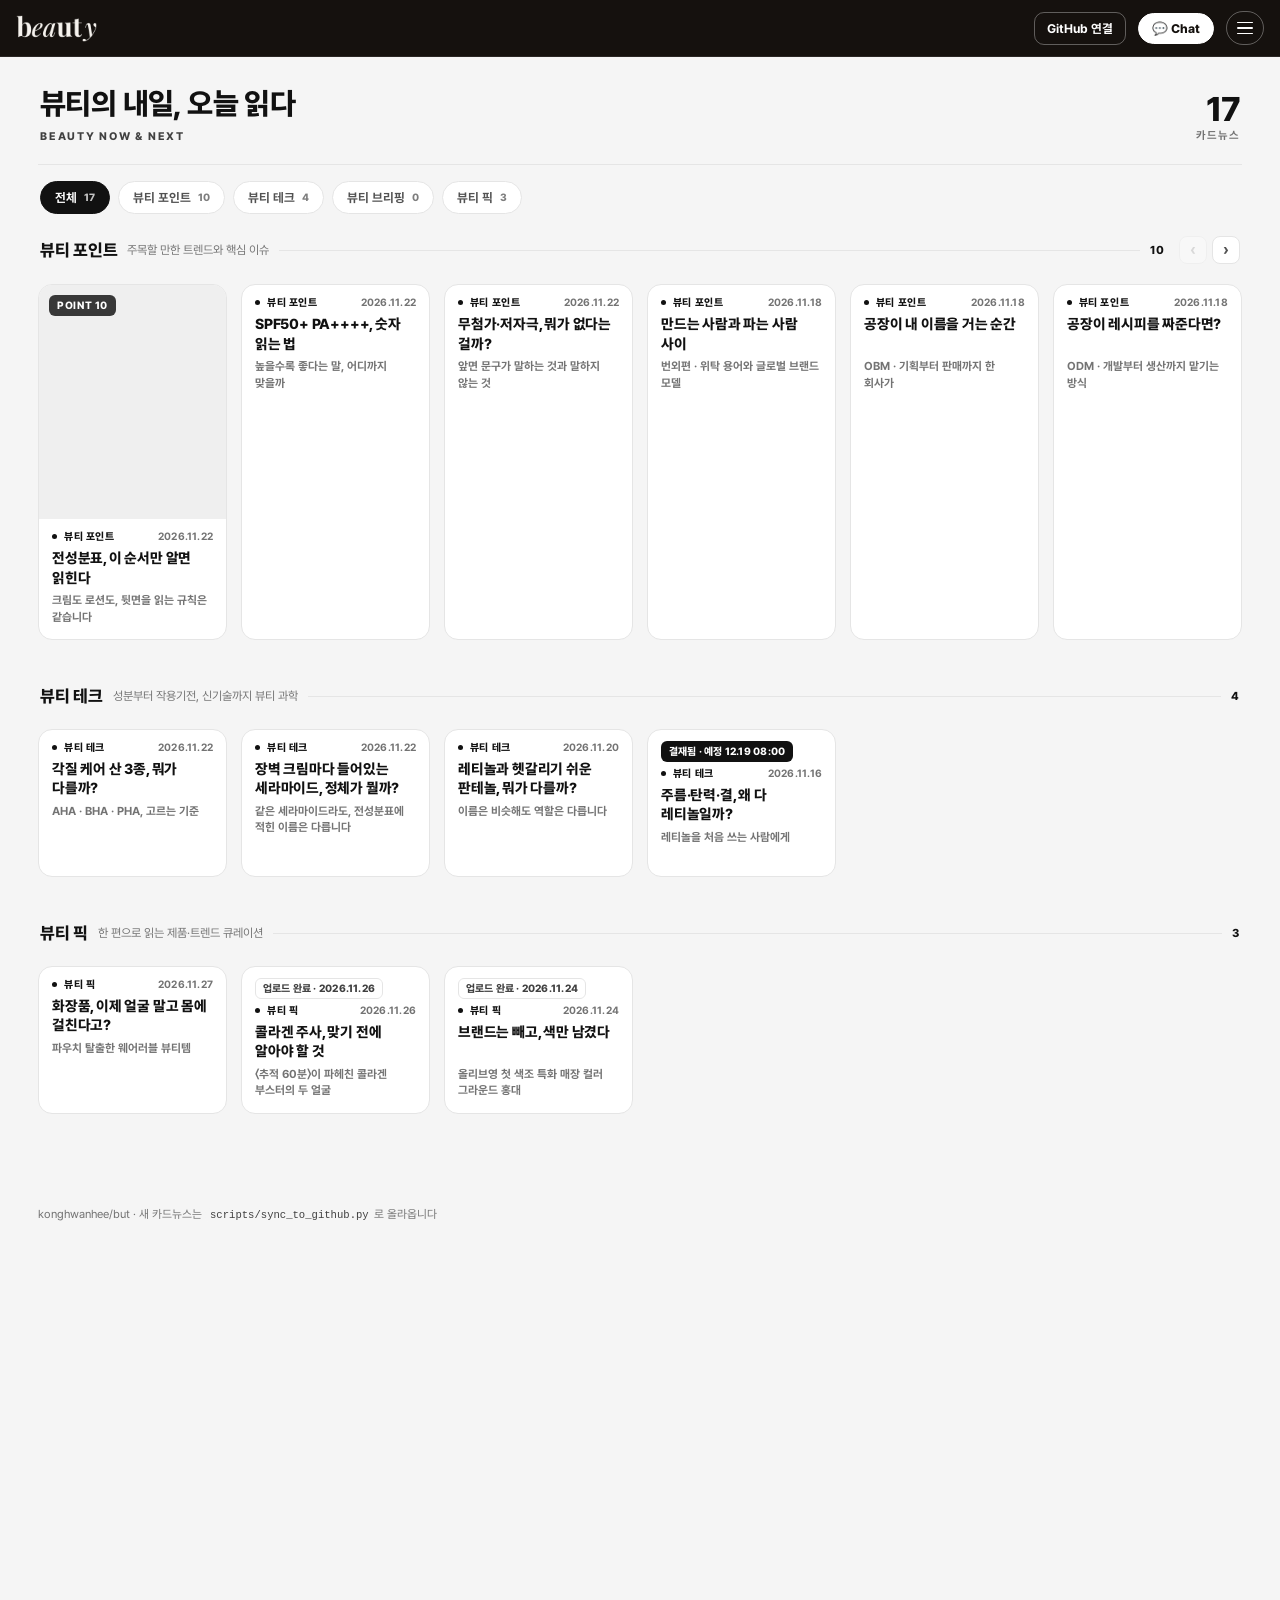
==== commit fd0ada43: "픽 3호 표지 사진을 디올 메달리온 풀블리드로 변경, 캐시 20261127ze" ====
--- a/index.html
+++ b/index.html
@@ -11,7 +11,7 @@
 <meta http-equiv="Cache-Control" content="no-cache, no-store, must-revalidate">
 <meta http-equiv="Pragma" content="no-cache">
 <meta http-equiv="Expires" content="0">
-<link rel="stylesheet" href="style.css?v=20261127zd">
+<link rel="stylesheet" href="style.css?v=20261127ze">
 </head>
 <body>
 
@@ -352,7 +352,7 @@
   </div>
 </div>
 
-<script src="app.js?v=20261127zd"></script>
+<script src="app.js?v=20261127ze"></script>
 
 <!-- ============================================================ 공용 채팅 팝업 (페이지 안에서 열림) -->
 <div class="chatModal" id="chatModal" hidden>
@@ -373,7 +373,7 @@
   var modal = document.getElementById('chatModal');
   var frame = document.getElementById('chatFrame');
   var closeBtn = document.getElementById('chatClose');
-  var BUILD = '20261127zd';
+  var BUILD = '20261127ze';
   var SRC = './chat/?embed=1&v=' + BUILD;
   if (!modal || !frame) return;
 
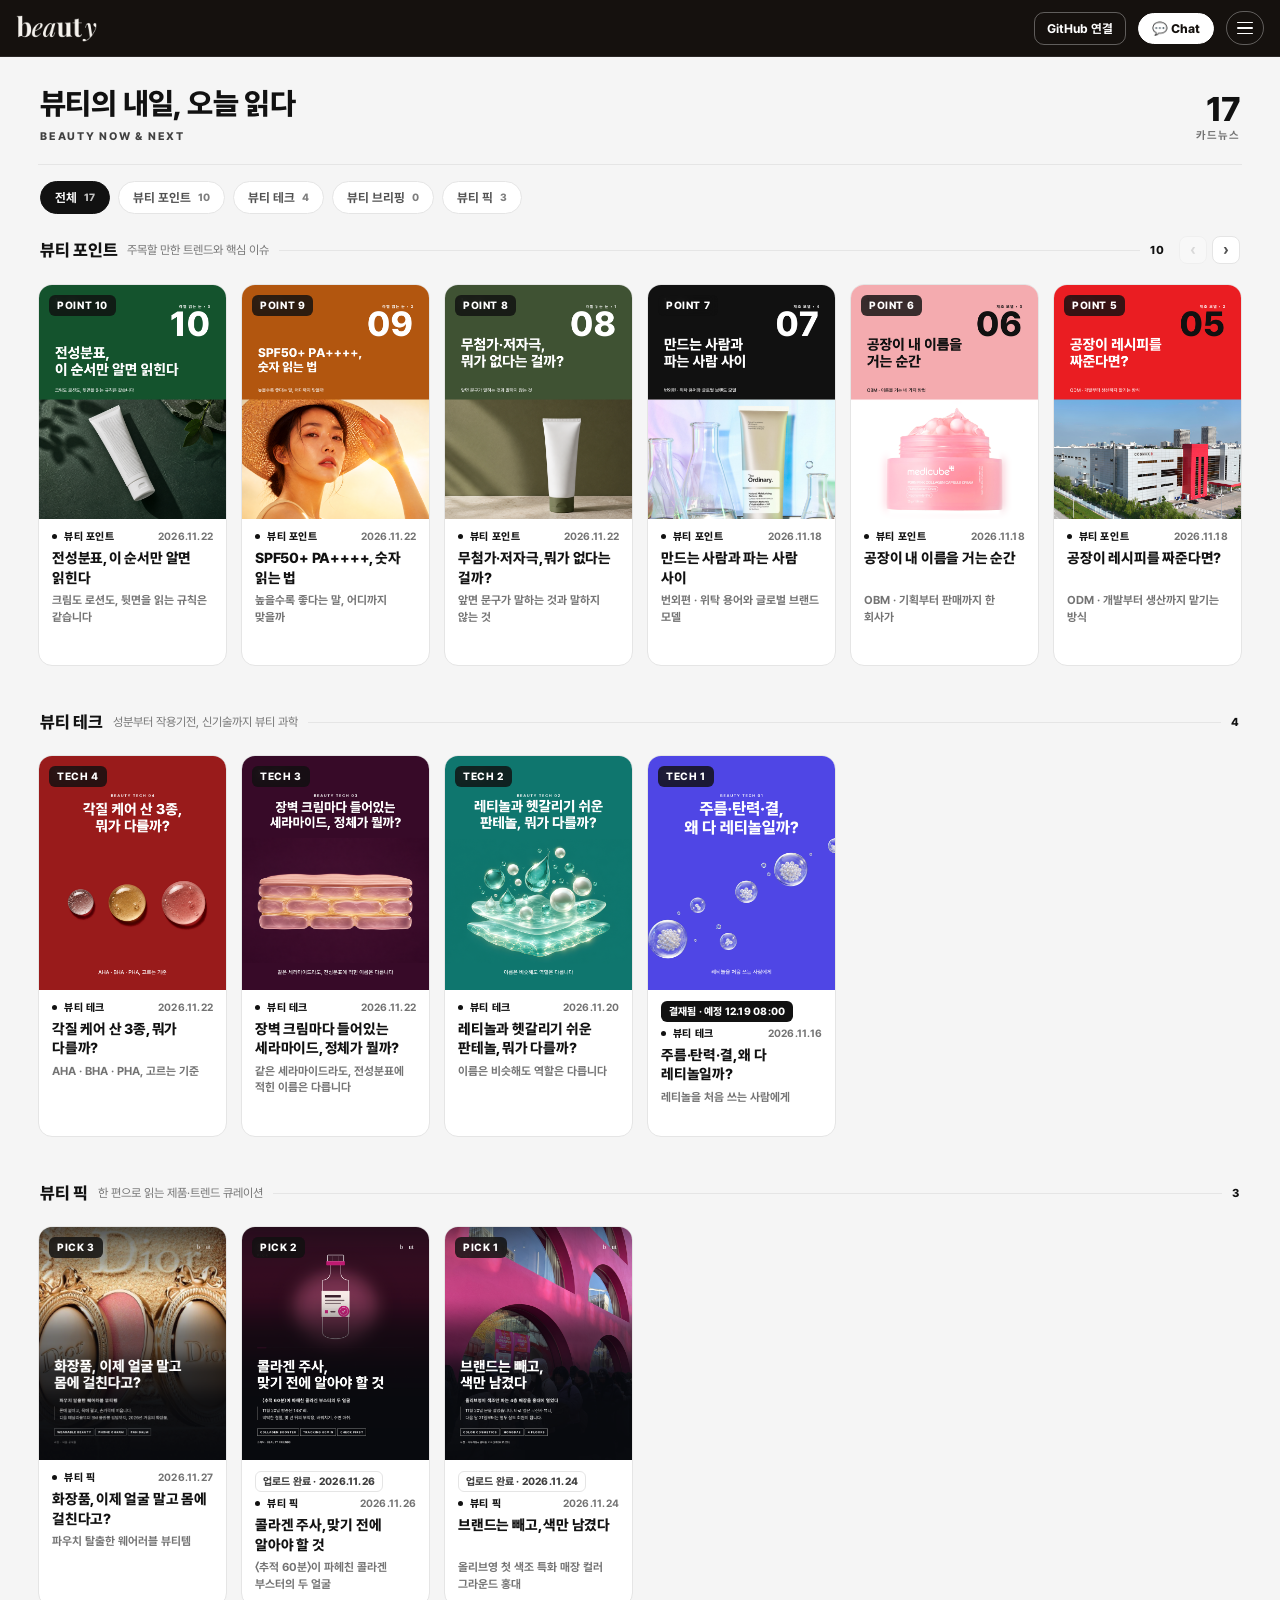
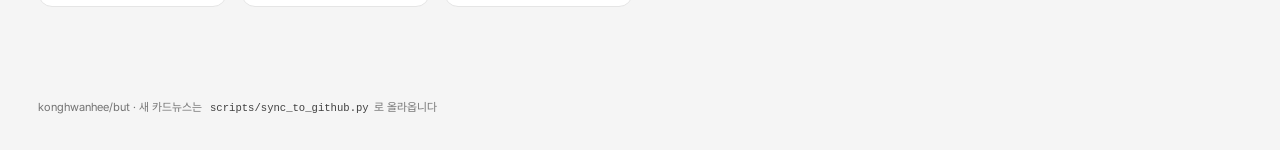
==== commit 9feec219: "픽 3호 목록 표지 썸네일을 디올 풀블리드로 교체, 캐시 20261127zf" ====
--- a/index.html
+++ b/index.html
@@ -11,7 +11,7 @@
 <meta http-equiv="Cache-Control" content="no-cache, no-store, must-revalidate">
 <meta http-equiv="Pragma" content="no-cache">
 <meta http-equiv="Expires" content="0">
-<link rel="stylesheet" href="style.css?v=20261127ze">
+<link rel="stylesheet" href="style.css?v=20261127zf">
 </head>
 <body>
 
@@ -352,7 +352,7 @@
   </div>
 </div>
 
-<script src="app.js?v=20261127ze"></script>
+<script src="app.js?v=20261127zf"></script>
 
 <!-- ============================================================ 공용 채팅 팝업 (페이지 안에서 열림) -->
 <div class="chatModal" id="chatModal" hidden>
@@ -373,7 +373,7 @@
   var modal = document.getElementById('chatModal');
   var frame = document.getElementById('chatFrame');
   var closeBtn = document.getElementById('chatClose');
-  var BUILD = '20261127ze';
+  var BUILD = '20261127zf';
   var SRC = './chat/?embed=1&v=' + BUILD;
   if (!modal || !frame) return;
 
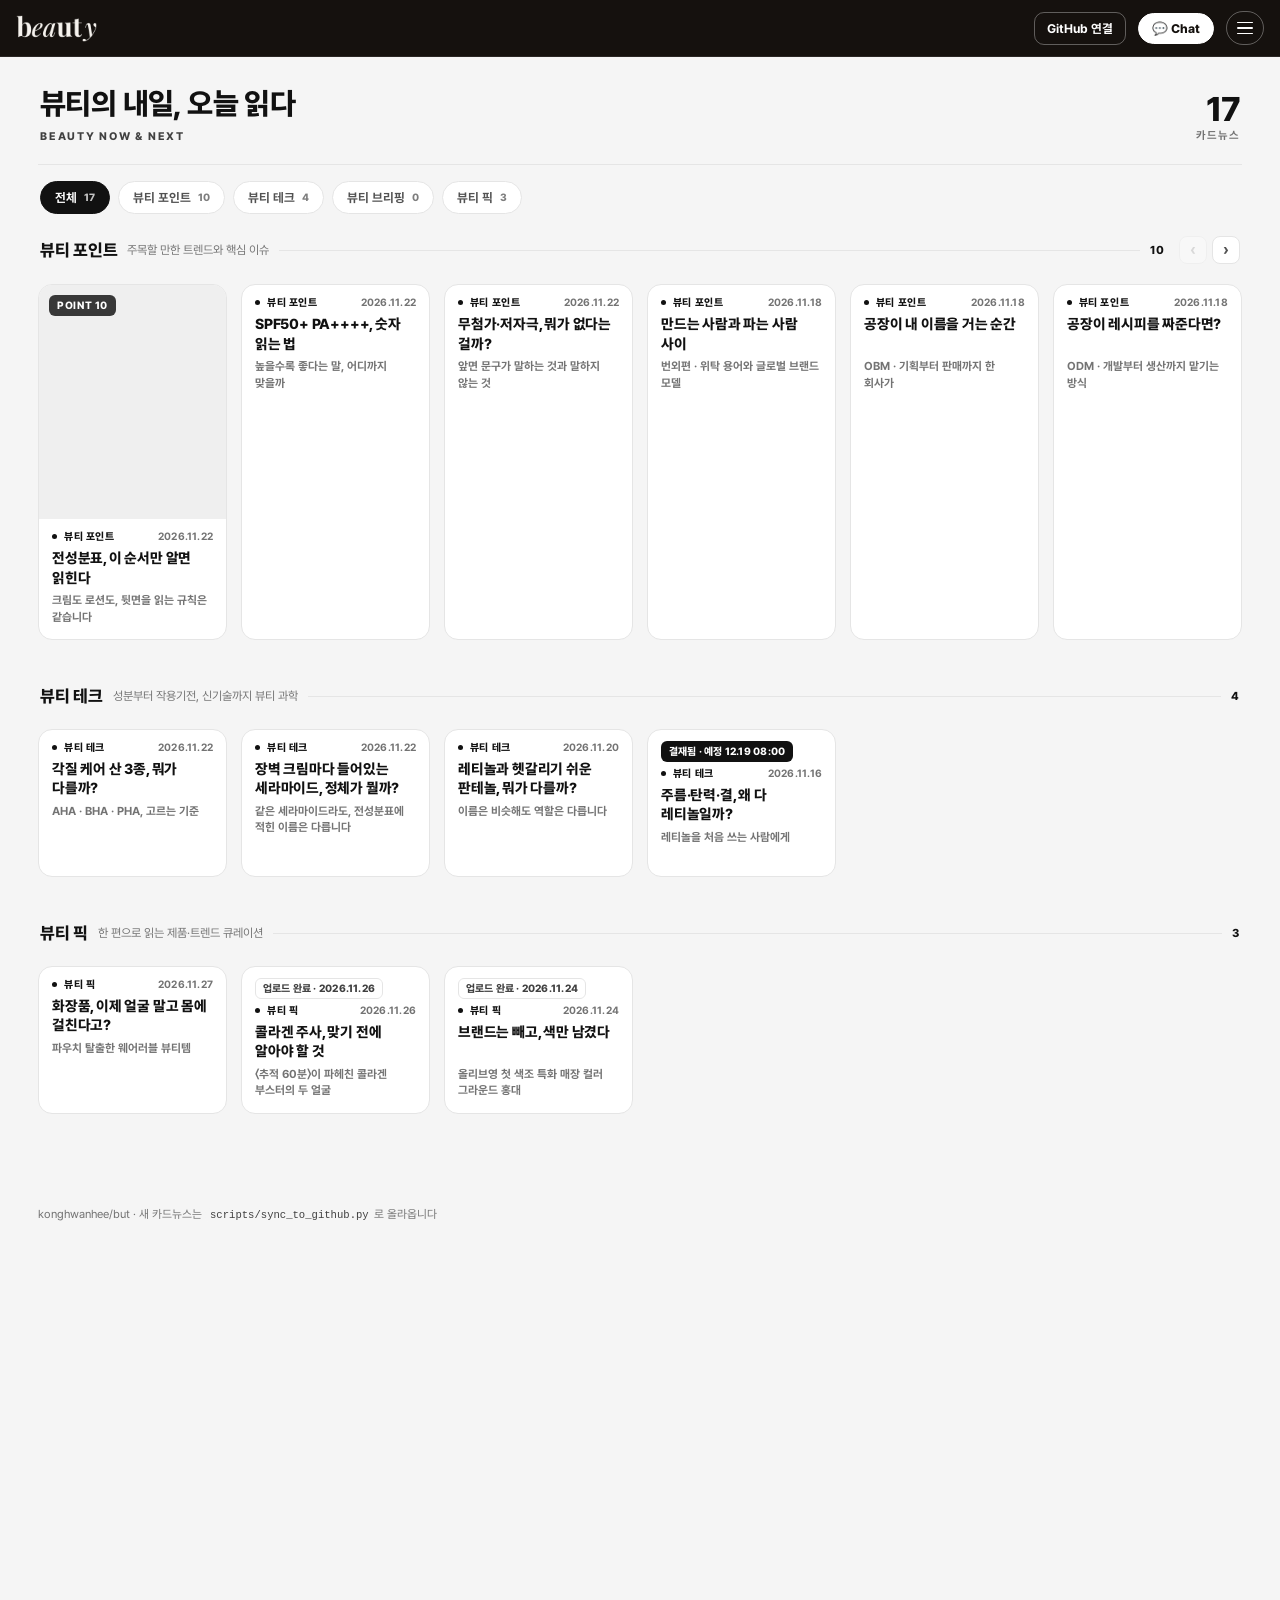
==== commit 720639f4: "운영 규칙 팝업: 픽 사진 표지·스티커 규칙, 업로드 문구 정리, 03 역할 분담·대행·겹침 방지 추가, 캐시 20261127zg" ====
--- a/index.html
+++ b/index.html
@@ -11,7 +11,7 @@
 <meta http-equiv="Cache-Control" content="no-cache, no-store, must-revalidate">
 <meta http-equiv="Pragma" content="no-cache">
 <meta http-equiv="Expires" content="0">
-<link rel="stylesheet" href="style.css?v=20261127zf">
+<link rel="stylesheet" href="style.css?v=20261127zg">
 </head>
 <body>
 
@@ -319,7 +319,7 @@
             <div class="gRow"><dt>제작 흐름</dt><dd>쁘이 수시 모니터링 제안 → 환희 선정 → 제작·2차 검증 → 검수 → 결재 → 자동 업로드</dd></div>
             <div class="gRow"><dt>주제 바운더리</dt><dd>B2C 신제품·팝업·소비자 안전·협찬/광고. <b>브리핑에서 다뤘지만 포인트로 풀기엔 가볍고 넘기기 아쉬운 이슈</b>를 소비자 눈높이·체크리스트로 전환</dd></div>
             <div class="gRow"><dt>장수·규격</dt><dd>1080×1350(4:5) · 표지 + 본문 6~8장</dd></div>
-            <div class="gRow"><dt>디자인·문체</dt><dd>영한 네모 스티커·체크카드 톤. 출처는 수치·표·공식 사진 장표에만 짧게, 마지막 장은 <b>진행 바 없이</b> <code>SOURCES</code></dd></div>
+            <div class="gRow"><dt>디자인·문체</dt><dd>영한 네모 스티커·체크카드 톤. 표지는 <b>사진 풀블리드</b>(머리글 흰색, 하단 어두운 띠 위에 제목·본문·태그, 맨 아래 <code>사진 · 출처</code> 한 줄). 출처는 수치·표·공식 사진 장표에 짧게, 반응 스티커는 출처 없이 넣는 연출이며, 마지막 장은 <b>진행 바 없이</b> <code>SOURCES</code></dd></div>
             <div class="gRow"><dt>금지·유의</dt><dd>저장·댓글 유도 CTA 금지, 가격·할인율 금지, 부정적으로 언급된 브랜드는 해시태그·노출 최소화</dd></div>
           </dl>
         </article>
@@ -344,15 +344,35 @@
           </li>
           <li>
             <span class="gRuleT">자동 감지 · 업로드</span>
-            <p>결재(<code>approved: true</code>) 후 <b>삐꾸 단독 5분 자동 감지</b>로 @butfriends에 올립니다. 당일 08:00 이후 결재하면 즉시 업로드합니다. 삐꾸가 멈추면 쁘이가 대행합니다.</p>
+            <p>결재(<code>approved: true</code>) 후 <b>삐꾸 단독 5분 자동 감지</b>로 @butfriends에 올립니다. 당일 08:00 이후 결재하면 즉시 업로드합니다. 업로드는 삐꾸 몫이고, 삐꾸가 멈춰 있을 때만 쁘이가 대행합니다(아래 03).</p>
           </li>
         </ul>
       </section>
+
+      <!-- ── 03 역할 분담 · 대행 모드 ───────────────────────── -->
+      <section class="gSec">
+        <h3 class="gSecT"><span class="gNo">03</span>역할 분담 · 대행 모드</h3>
+
+        <ul class="gRules">
+          <li>
+            <span class="gRuleT">누가 무엇을 하나</span>
+            <p><b>쁘이</b>는 허브 총괄(15분 점검·채팅 요약과 반영·게시 후 검수)과 포인트·테크·픽 주제 제안을, <b>삐꾸</b>는 제작·게시 전 업무·결재 후 인스타 업로드를, <b>끼릿</b>은 내용·레이아웃 검수와 수정 요청을 맡습니다. 주제 선정·최종 검수·결재·게시·삭제·규칙 변경·사진 크레딧 정책은 <b>환희 님</b>이 결정합니다.</p>
+          </li>
+          <li>
+            <span class="gRuleT">매거진 대행</span>
+            <p>삐꾸나 끼릿이 <b>채팅을 1시간 넘게 확인하지 않으면</b> 멈춘 것으로 보고 쁘이가 그 역할을 대신합니다. 정기 복구는 끼릿 <b>00:00</b>, 삐꾸 <b>04:00</b>이고, 복구되면 대행은 끝납니다. 쁘이가 대신한 검수는 삐꾸가 한 번 더 확인합니다.</p>
+          </li>
+          <li>
+            <span class="gRuleT">업로드 겹침 방지</span>
+            <p>업로드는 시작 전에 선점을 먼저 기록하고 채팅에 남겨, 같은 덱이 두 번 올라가지 않게 합니다. 삐꾸가 올리는 중이면 쁘이는 기다리고, 선점 후 <b>60분</b>이 지나도 게시 기록이 없을 때만 이어받습니다.</p>
+          </li>
+        </ul>
+      </section>
     </div>
   </div>
 </div>
 
-<script src="app.js?v=20261127zf"></script>
+<script src="app.js?v=20261127zg"></script>
 
 <!-- ============================================================ 공용 채팅 팝업 (페이지 안에서 열림) -->
 <div class="chatModal" id="chatModal" hidden>
@@ -373,7 +393,7 @@
   var modal = document.getElementById('chatModal');
   var frame = document.getElementById('chatFrame');
   var closeBtn = document.getElementById('chatClose');
-  var BUILD = '20261127zf';
+  var BUILD = '20261127zg';
   var SRC = './chat/?embed=1&v=' + BUILD;
   if (!modal || !frame) return;
 
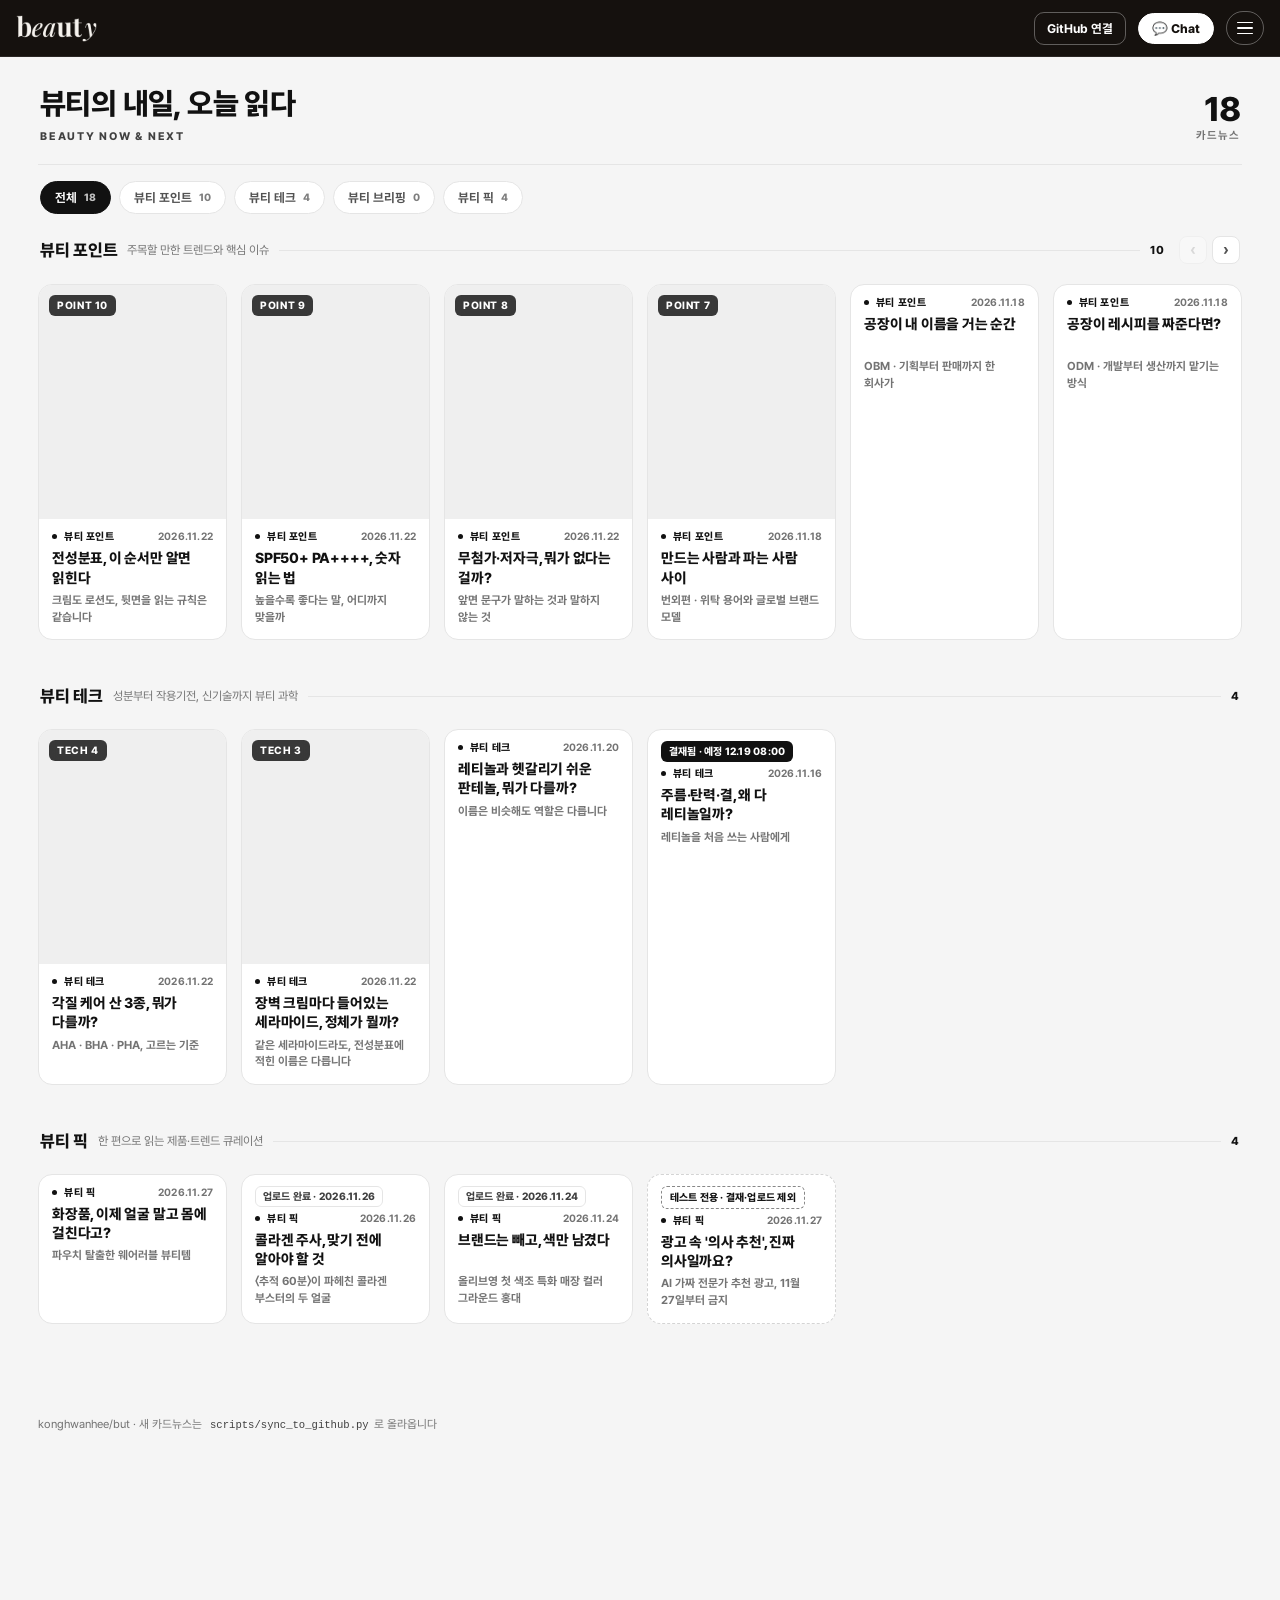
==== commit 02093313: "테스트 덱 beauty-pick-test 목록 등록(임시 썸네일), 캐시 20261127zh" ====
--- a/index.html
+++ b/index.html
@@ -11,7 +11,7 @@
 <meta http-equiv="Cache-Control" content="no-cache, no-store, must-revalidate">
 <meta http-equiv="Pragma" content="no-cache">
 <meta http-equiv="Expires" content="0">
-<link rel="stylesheet" href="style.css?v=20261127zg">
+<link rel="stylesheet" href="style.css?v=20261127zh">
 </head>
 <body>
 
@@ -372,7 +372,7 @@
   </div>
 </div>
 
-<script src="app.js?v=20261127zg"></script>
+<script src="app.js?v=20261127zh"></script>
 
 <!-- ============================================================ 공용 채팅 팝업 (페이지 안에서 열림) -->
 <div class="chatModal" id="chatModal" hidden>
@@ -393,7 +393,7 @@
   var modal = document.getElementById('chatModal');
   var frame = document.getElementById('chatFrame');
   var closeBtn = document.getElementById('chatClose');
-  var BUILD = '20261127zg';
+  var BUILD = '20261127zh';
   var SRC = './chat/?embed=1&v=' + BUILD;
   if (!modal || !frame) return;
 
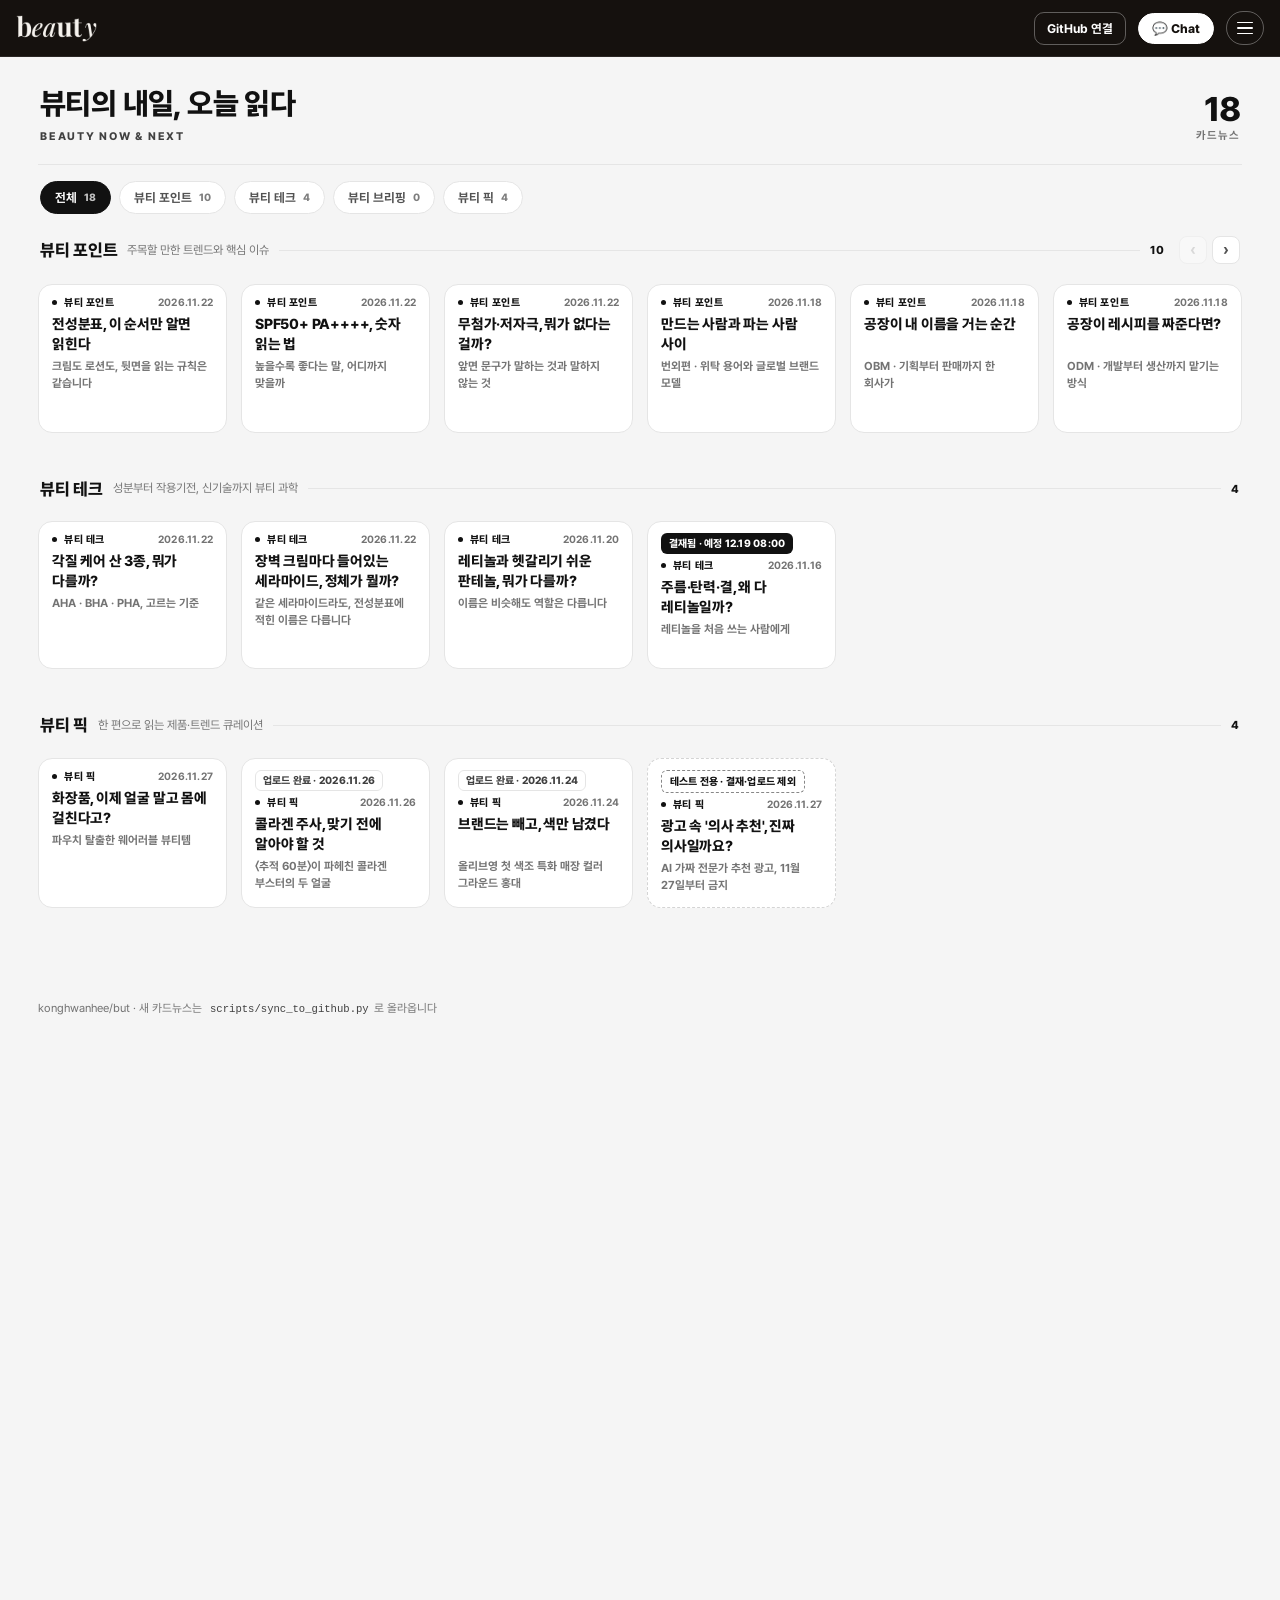
==== commit e9666ce6: "테스트 덱 4장 하단: 서로 다른 두 장면(표지 사진 + 확인하는 손 이미지), 캐시 20261127zi" ====
--- a/index.html
+++ b/index.html
@@ -11,7 +11,7 @@
 <meta http-equiv="Cache-Control" content="no-cache, no-store, must-revalidate">
 <meta http-equiv="Pragma" content="no-cache">
 <meta http-equiv="Expires" content="0">
-<link rel="stylesheet" href="style.css?v=20261127zh">
+<link rel="stylesheet" href="style.css?v=20261127zi">
 </head>
 <body>
 
@@ -372,7 +372,7 @@
   </div>
 </div>
 
-<script src="app.js?v=20261127zh"></script>
+<script src="app.js?v=20261127zi"></script>
 
 <!-- ============================================================ 공용 채팅 팝업 (페이지 안에서 열림) -->
 <div class="chatModal" id="chatModal" hidden>
@@ -393,7 +393,7 @@
   var modal = document.getElementById('chatModal');
   var frame = document.getElementById('chatFrame');
   var closeBtn = document.getElementById('chatClose');
-  var BUILD = '20261127zh';
+  var BUILD = '20261127zi';
   var SRC = './chat/?embed=1&v=' + BUILD;
   if (!modal || !frame) return;
 
